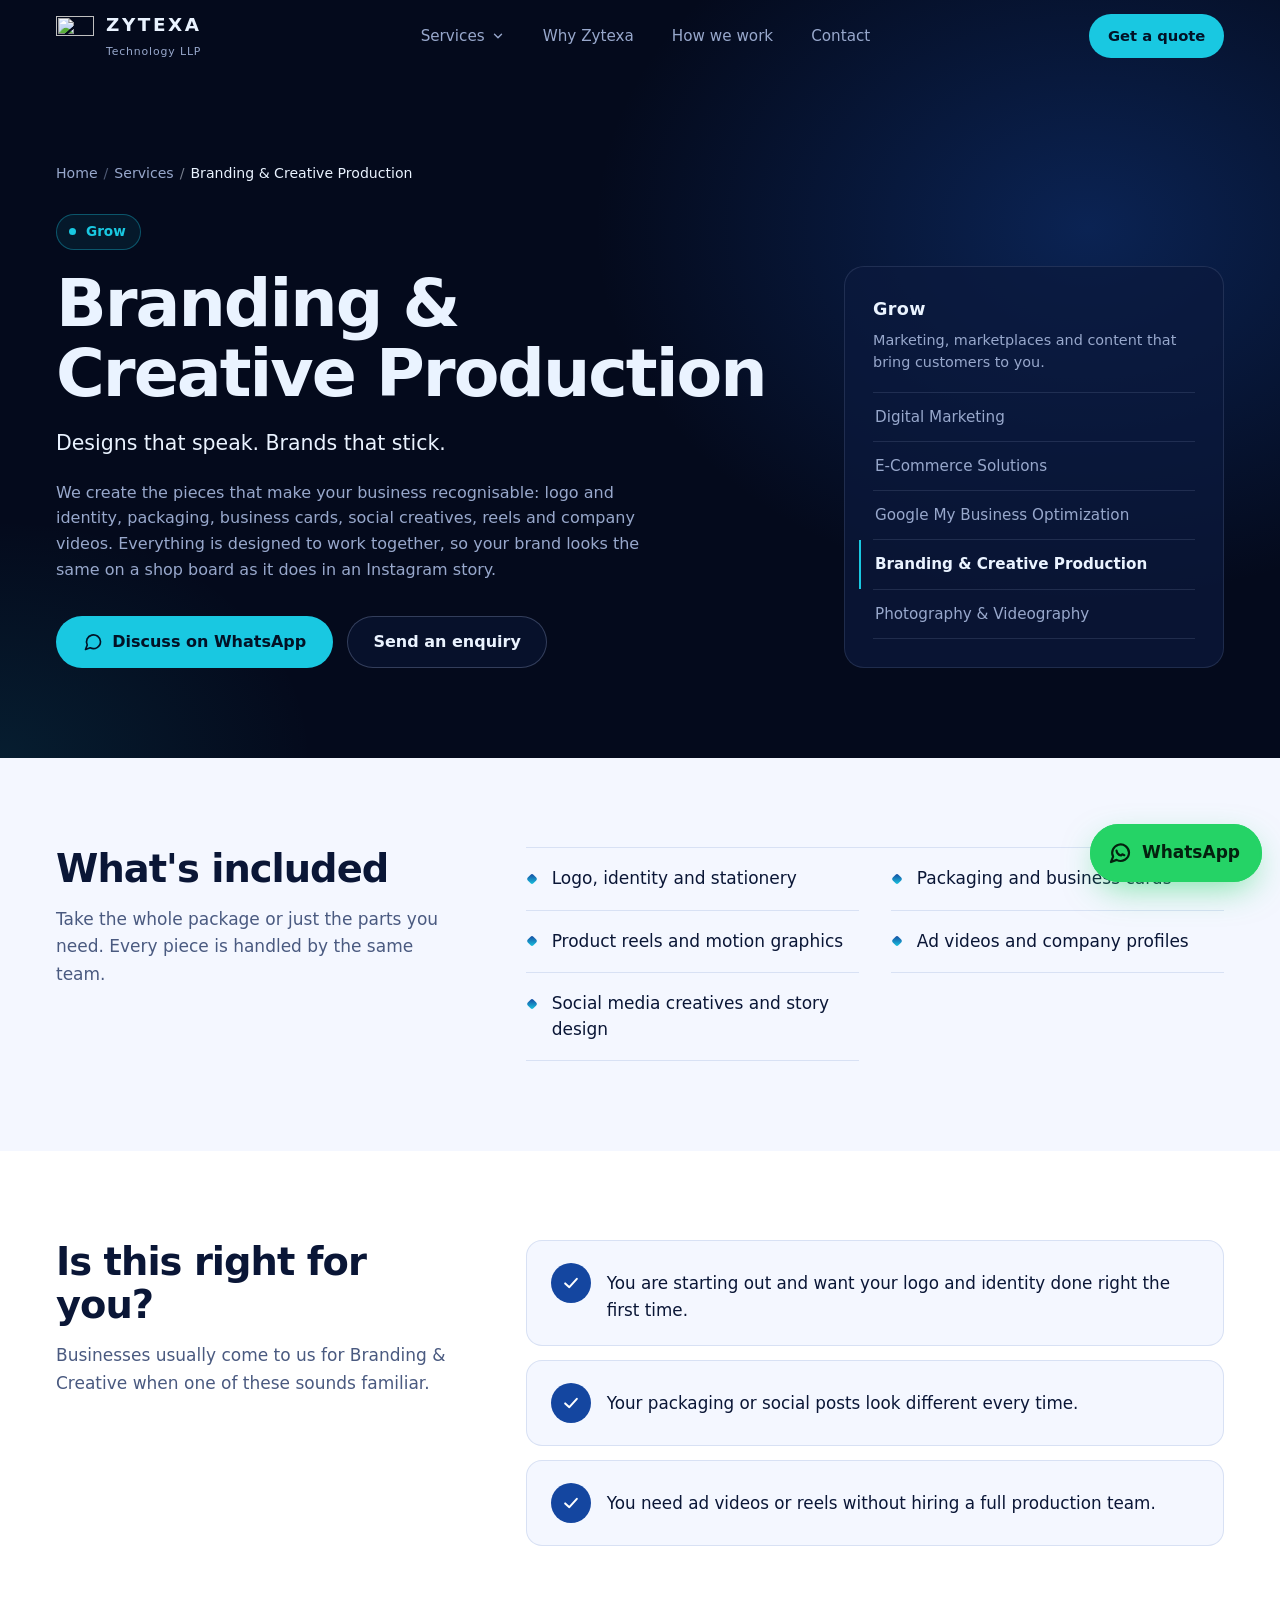
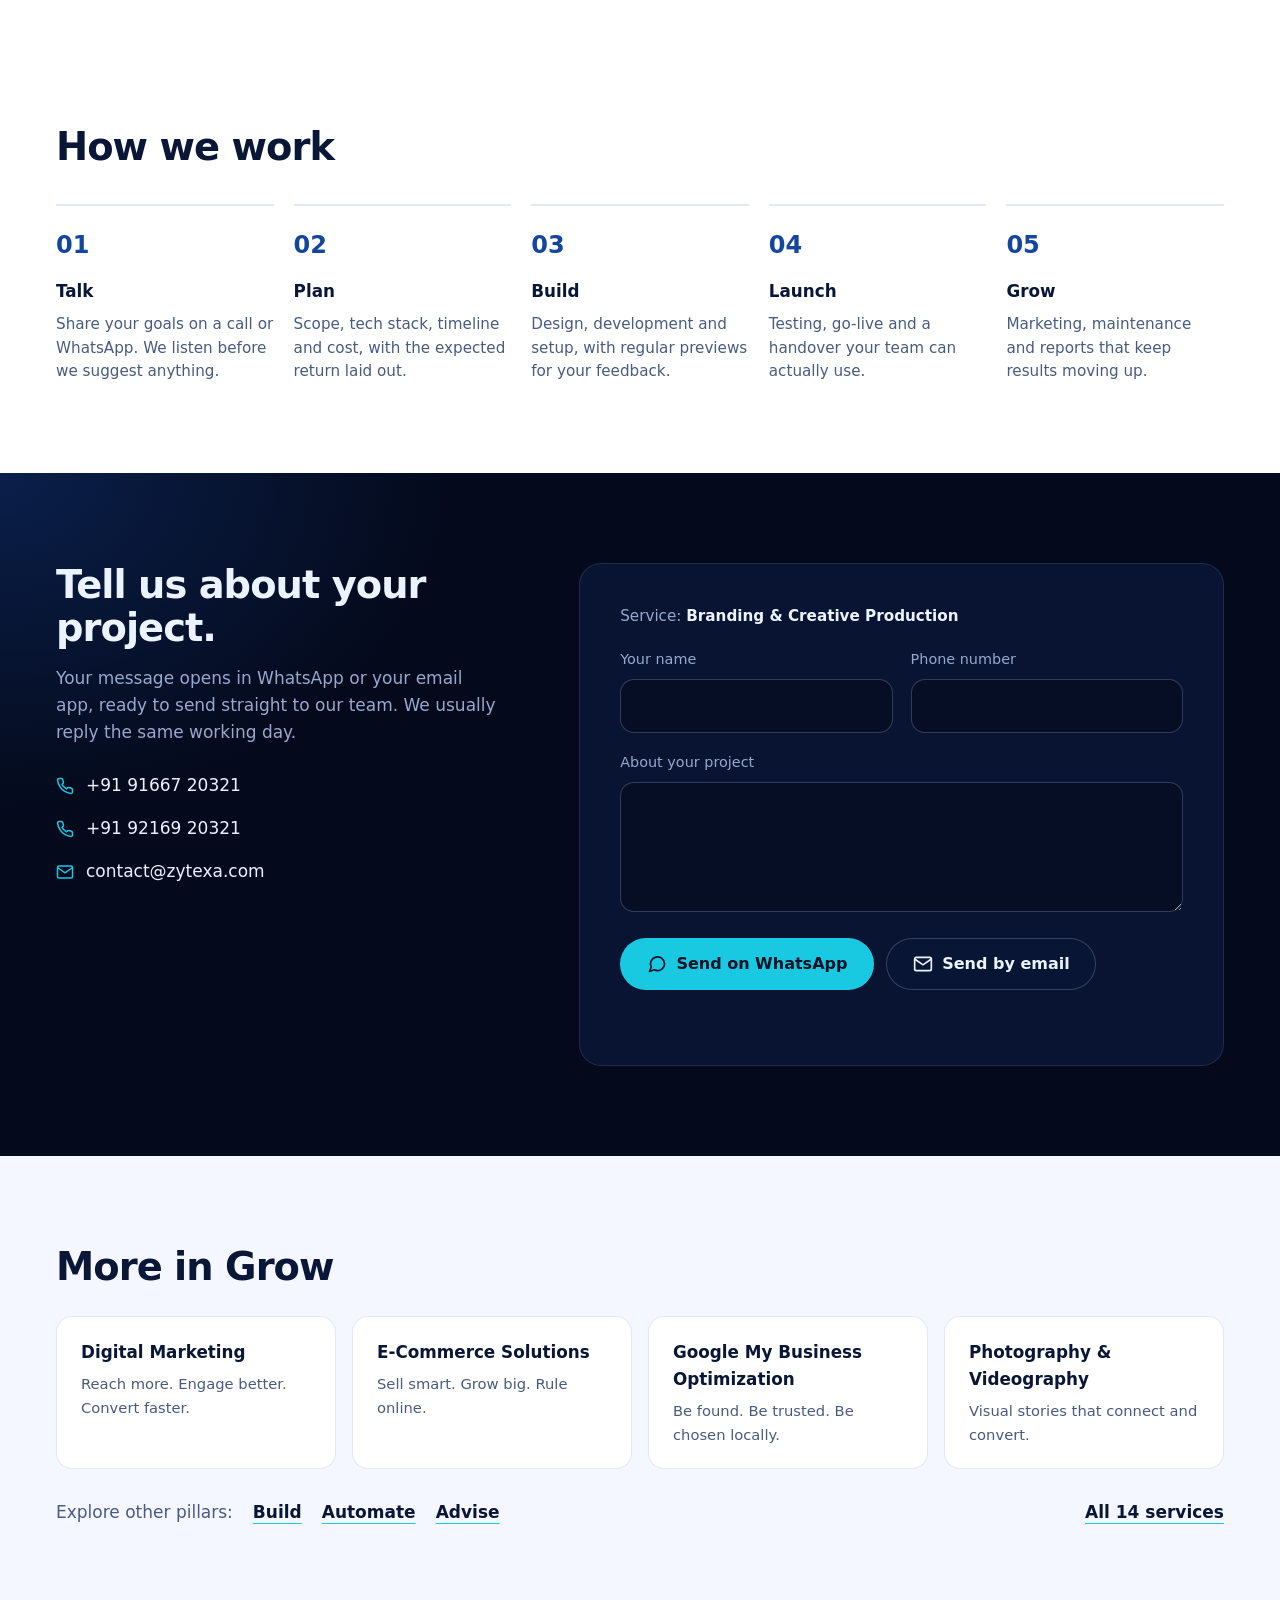
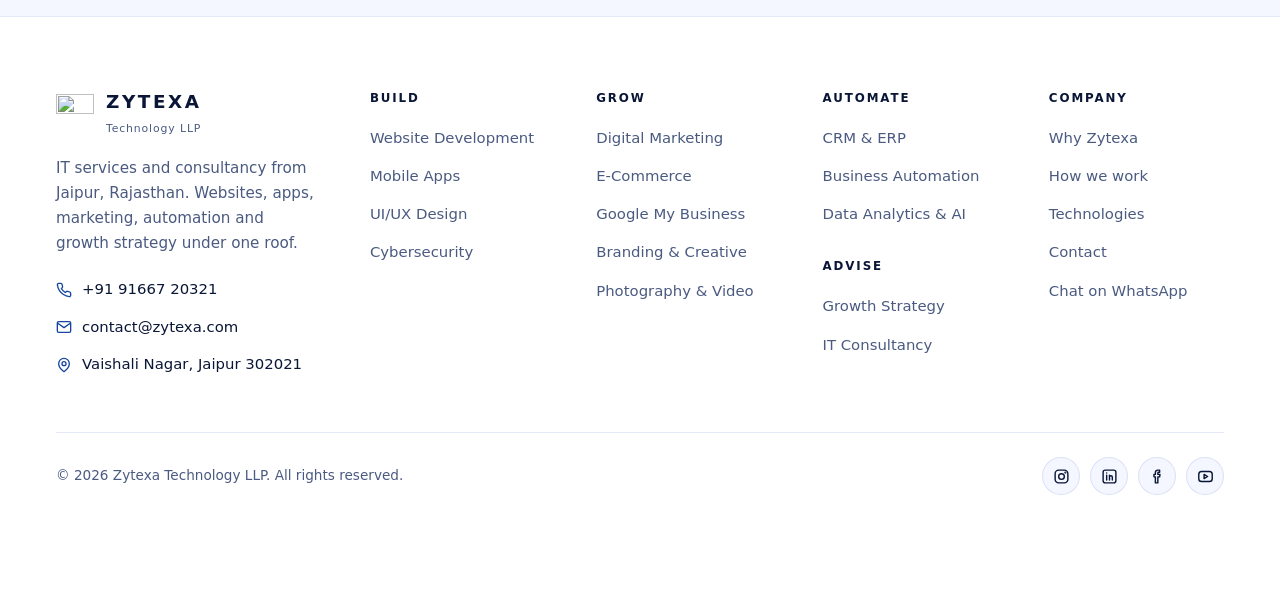
==== services/branding-creative.html @ f8b04bd0 "Services mega menu, 14 dedicated service pages, light 5-column footer" ====
<!DOCTYPE html>
<html lang="en">
<head>
<meta charset="utf-8">
<meta name="viewport" content="width=device-width, initial-scale=1, viewport-fit=cover">
<title>Branding &amp; Creative Production in Jaipur | Zytexa Technology LLP</title>
<meta name="description" content="Branding &amp; Creative Production in Jaipur by Zytexa Technology LLP. Designs that speak. Brands that stick. We create the pieces that make your business recognisable: logo and identity, packaging, business cards, social creatives, reels and company videos.">
<meta name="theme-color" content="#040A1C">
<link rel="canonical" href="https://zytexa.com/services/branding-creative.html">
<meta property="og:title" content="Branding &amp; Creative Production | Zytexa Technology LLP">
<meta property="og:description" content="Designs that speak. Brands that stick. We create the pieces that make your business recognisable: logo and identity, packaging, business cards, social creatives, reels and company videos.">
<meta property="og:type" content="website">
<meta property="og:url" content="https://zytexa.com/services/branding-creative.html">
<link rel="icon" type="image/png" href="[data-uri]">
<link rel="preload" as="font" type="font/woff2" href="../assets/fonts/unbounded-variable.woff2" crossorigin>
<link rel="preload" as="font" type="font/woff2" href="../assets/fonts/onest-variable.woff2" crossorigin>
<script>document.documentElement.classList.add('js')</script>
<script type="application/ld+json">{"@context": "https://schema.org", "@type": "Service", "name": "Branding & Creative Production", "description": "We create the pieces that make your business recognisable: logo and identity, packaging, business cards, social creatives, reels and company videos. Everything is designed to work together, so your brand looks the same on a shop board as it does in an Instagram story.", "url": "https://zytexa.com/services/branding-creative.html", "serviceType": "Branding & Creative Production", "areaServed": "India", "provider": {"@type": "ProfessionalService", "name": "Zytexa Technology LLP", "url": "https://zytexa.com/", "telephone": "+91 9166720321", "address": {"@type": "PostalAddress", "addressLocality": "Jaipur", "addressRegion": "Rajasthan", "postalCode": "302021", "addressCountry": "IN"}}}</script>
<script type="application/ld+json">{"@context": "https://schema.org", "@type": "BreadcrumbList", "itemListElement": [{"@type": "ListItem", "position": 1, "name": "Home", "item": "https://zytexa.com/"}, {"@type": "ListItem", "position": 2, "name": "Services", "item": "https://zytexa.com/#services"}, {"@type": "ListItem", "position": 3, "name": "Branding & Creative Production", "item": "https://zytexa.com/services/branding-creative.html"}]}</script>
<link rel="stylesheet" href="../css/style.css">
<link rel="stylesheet" href="../css/service.css">
</head>
<body class="svc-body">

<header class="nav" id="nav">
  <div class="wrap nav-in">
    <a class="brand" href="../index.html" aria-label="Zytexa Technology LLP, home">
      <img src="../assets/zytexa-logo.webp" alt="" width="38" height="39">
      <span><span class="brand-name">ZYTEXA</span><span class="brand-sub">Technology LLP</span></span>
    </a>
    <ul class="nav-links" id="nav-links">
      <li class="has-mega" id="has-mega">
        <a class="nav-trigger" id="mega-btn" href="../index.html#services" aria-expanded="false" aria-controls="mega">Services<svg class="chev" viewBox="0 0 24 24" fill="none" stroke="currentColor" stroke-width="2.4" stroke-linecap="round" stroke-linejoin="round" aria-hidden="true"><path d="m6 9 6 6 6-6"/></svg></a>
        <div class="mega" id="mega">
          <div class="wrap mega-in">
            <div class="mega-side">
              <div class="mega-tabs"><button type="button" class="mega-tab" data-p="build" aria-pressed="false" aria-controls="mp-build"><span class="mt-name">Build</span><span class="mt-count">4 services</span><svg class="mt-arrow" viewBox="0 0 24 24" fill="none" stroke="currentColor" stroke-width="2" stroke-linecap="round" stroke-linejoin="round" aria-hidden="true"><path d="M5 12h14M13 6l6 6-6 6"/></svg></button><button type="button" class="mega-tab is-on" data-p="grow" aria-pressed="true" aria-controls="mp-grow"><span class="mt-name">Grow</span><span class="mt-count">5 services</span><svg class="mt-arrow" viewBox="0 0 24 24" fill="none" stroke="currentColor" stroke-width="2" stroke-linecap="round" stroke-linejoin="round" aria-hidden="true"><path d="M5 12h14M13 6l6 6-6 6"/></svg></button><button type="button" class="mega-tab" data-p="automate" aria-pressed="false" aria-controls="mp-automate"><span class="mt-name">Automate</span><span class="mt-count">3 services</span><svg class="mt-arrow" viewBox="0 0 24 24" fill="none" stroke="currentColor" stroke-width="2" stroke-linecap="round" stroke-linejoin="round" aria-hidden="true"><path d="M5 12h14M13 6l6 6-6 6"/></svg></button><button type="button" class="mega-tab" data-p="advise" aria-pressed="false" aria-controls="mp-advise"><span class="mt-name">Advise</span><span class="mt-count">2 services</span><svg class="mt-arrow" viewBox="0 0 24 24" fill="none" stroke="currentColor" stroke-width="2" stroke-linecap="round" stroke-linejoin="round" aria-hidden="true"><path d="M5 12h14M13 6l6 6-6 6"/></svg></button></div>
              <a class="mega-all" href="../index.html#services">View all 14 services</a>
            </div>
            <div class="mega-panels"><div class="mega-panel" id="mp-build" data-p="build"><div class="mega-col"><p class="mega-h">Build</p><ul class="mega-list"><li><a href="website-development.html"><span class="ml-t">Website Development</span><span class="ml-d">Fast, functional and future-ready websites.</span></a></li><li><a href="mobile-app-development.html"><span class="ml-t">Mobile App Development</span><span class="ml-d">From concept to code. Mobile apps that scale.</span></a></li><li><a href="ui-ux-web-design.html"><span class="ml-t">UI/UX &amp; Web Design</span><span class="ml-d">Design that delivers. Experiences that matter.</span></a></li><li><a href="cybersecurity-maintenance.html"><span class="ml-t">Cybersecurity &amp; Maintenance</span><span class="ml-d">Protect, maintain and perform without worry.</span></a></li></ul></div><div class="mega-note"><p class="mega-h">About Build</p><p>Websites, apps and interfaces that are fast, secure and ready to grow.</p><p class="mega-h">Tools we use</p><p class="mega-tools">React.js, Next.js, HTML5, CSS3, Bootstrap, JavaScript, Node.js, Java Spring Boot</p><a class="mega-wa" href="https://wa.me/919166720321?text=Hi%20Zytexa%2C%20I%27d%20like%20to%20know%20more%20about%20your%20Build%20services." target="_blank" rel="noopener"><svg viewBox="0 0 24 24" fill="none" stroke="currentColor" stroke-width="2" stroke-linecap="round" stroke-linejoin="round" aria-hidden="true"><path d="M21 11.5a8.4 8.4 0 0 1-12.4 7.4L3 21l2.1-5.4A8.4 8.4 0 1 1 21 11.5z"/></svg>Ask about Build on WhatsApp</a></div></div><div class="mega-panel is-on" id="mp-grow" data-p="grow"><div class="mega-col"><p class="mega-h">Grow</p><ul class="mega-list"><li><a href="digital-marketing.html"><span class="ml-t">Digital Marketing</span><span class="ml-d">Reach more. Engage better. Convert faster.</span></a></li><li><a href="ecommerce-solutions.html"><span class="ml-t">E-Commerce Solutions</span><span class="ml-d">Sell smart. Grow big. Rule online.</span></a></li><li><a href="google-my-business.html"><span class="ml-t">Google My Business Optimization</span><span class="ml-d">Be found. Be trusted. Be chosen locally.</span></a></li><li><a href="branding-creative.html" aria-current="page"><span class="ml-t">Branding &amp; Creative Production</span><span class="ml-d">Designs that speak. Brands that stick.</span></a></li><li><a href="photography-videography.html"><span class="ml-t">Photography &amp; Videography</span><span class="ml-d">Visual stories that connect and convert.</span></a></li></ul></div><div class="mega-note"><p class="mega-h">About Grow</p><p>Marketing, marketplaces and content that bring customers to you.</p><p class="mega-h">Tools we use</p><p class="mega-tools">Meta Ads, Google Ads, YouTube, WhatsApp, Hotstar, MX Player, Amazon, Flipkart</p><a class="mega-wa" href="https://wa.me/919166720321?text=Hi%20Zytexa%2C%20I%27d%20like%20to%20know%20more%20about%20your%20Grow%20services." target="_blank" rel="noopener"><svg viewBox="0 0 24 24" fill="none" stroke="currentColor" stroke-width="2" stroke-linecap="round" stroke-linejoin="round" aria-hidden="true"><path d="M21 11.5a8.4 8.4 0 0 1-12.4 7.4L3 21l2.1-5.4A8.4 8.4 0 1 1 21 11.5z"/></svg>Ask about Grow on WhatsApp</a></div></div><div class="mega-panel" id="mp-automate" data-p="automate"><div class="mega-col"><p class="mega-h">Automate</p><ul class="mega-list"><li><a href="crm-erp-solutions.html"><span class="ml-t">CRM &amp; ERP Solutions</span><span class="ml-d">Automate your sales. Streamline your business.</span></a></li><li><a href="business-automation.html"><span class="ml-t">Business Automation</span><span class="ml-d">Automate repetitive tasks and scale with ease.</span></a></li><li><a href="data-analytics-ai.html"><span class="ml-t">Data Analytics &amp; AI</span><span class="ml-d">Turn data into decisions with smart insights.</span></a></li></ul></div><div class="mega-note"><p class="mega-h">About Automate</p><p>Systems that handle the repetitive work so your team can focus on selling.</p><p class="mega-h">Tools we use</p><p class="mega-tools">Salesforce, Zoho CRM, HubSpot, Odoo, Microsoft Dynamics, Freshsales, SAP Business One, Tally Prime</p><a class="mega-wa" href="https://wa.me/919166720321?text=Hi%20Zytexa%2C%20I%27d%20like%20to%20know%20more%20about%20your%20Automate%20services." target="_blank" rel="noopener"><svg viewBox="0 0 24 24" fill="none" stroke="currentColor" stroke-width="2" stroke-linecap="round" stroke-linejoin="round" aria-hidden="true"><path d="M21 11.5a8.4 8.4 0 0 1-12.4 7.4L3 21l2.1-5.4A8.4 8.4 0 1 1 21 11.5z"/></svg>Ask about Automate on WhatsApp</a></div></div><div class="mega-panel" id="mp-advise" data-p="advise"><div class="mega-col"><p class="mega-h">Advise</p><ul class="mega-list"><li><a href="business-growth-strategy.html"><span class="ml-t">Business Growth Strategy</span><span class="ml-d">From startup to scale-up. We&#x27;ve been there.</span></a></li><li><a href="it-consultancy.html"><span class="ml-t">IT Consultancy &amp; Support</span><span class="ml-d">Expert tech advice, always by your side.</span></a></li></ul></div><div class="mega-note"><p class="mega-h">About Advise</p><p>Honest guidance on what to build, when to build it and what it should cost.</p><a class="mega-wa" href="https://wa.me/919166720321?text=Hi%20Zytexa%2C%20I%27d%20like%20to%20know%20more%20about%20your%20Advise%20services." target="_blank" rel="noopener"><svg viewBox="0 0 24 24" fill="none" stroke="currentColor" stroke-width="2" stroke-linecap="round" stroke-linejoin="round" aria-hidden="true"><path d="M21 11.5a8.4 8.4 0 0 1-12.4 7.4L3 21l2.1-5.4A8.4 8.4 0 1 1 21 11.5z"/></svg>Ask about Advise on WhatsApp</a></div></div></div>
          </div>
        </div>
      </li>
      <li><a href="../index.html#why">Why Zytexa</a></li>
      <li><a href="../index.html#process">How we work</a></li>
      <li><a href="../index.html#contact">Contact</a></li>
    </ul>
    <a class="btn btn-main nav-cta" href="#enquire">Get a quote</a>
    <button class="menu-btn" id="menu-btn" aria-label="Open menu" aria-expanded="false" aria-controls="nav-links"><span></span><span></span><span></span></button>
  </div>
</header>

<main id="top" class="svc-page">
  <section class="svc-hero" aria-labelledby="svc-title">
    <div class="wrap svc-hero-in">
      <div class="svc-hero-copy">
        <nav class="crumbs" aria-label="Breadcrumb"><ol><li><a href="../index.html">Home</a></li><li><a href="../index.html#services">Services</a></li><li aria-current="page">Branding &amp; Creative Production</li></ol></nav>
        <p class="svc-pillar">Grow</p>
        <h1 id="svc-title">Branding &amp; Creative Production</h1>
        <p class="svc-tag">Designs that speak. Brands that stick.</p>
        <p class="svc-intro">We create the pieces that make your business recognisable: logo and identity, packaging, business cards, social creatives, reels and company videos. Everything is designed to work together, so your brand looks the same on a shop board as it does in an Instagram story.</p>
        <div class="hero-cta">
          <a class="btn btn-main" href="https://wa.me/919166720321?text=Hi%20Zytexa%2C%20I%27m%20interested%20in%20Branding%20%26%20Creative%20Production.%20Can%20we%20talk%3F" target="_blank" rel="noopener"><svg viewBox="0 0 24 24" fill="none" stroke="currentColor" stroke-width="2" stroke-linecap="round" stroke-linejoin="round" aria-hidden="true"><path d="M21 11.5a8.4 8.4 0 0 1-12.4 7.4L3 21l2.1-5.4A8.4 8.4 0 1 1 21 11.5z"/></svg>Discuss on WhatsApp</a>
          <a class="btn btn-ghost" href="#enquire">Send an enquiry</a>
        </div>
      </div>
      <aside class="svc-index" aria-label="Grow services">
        <p class="svc-index-h">Grow</p>
        <p class="svc-index-d">Marketing, marketplaces and content that bring customers to you.</p>
        <ul><li><a href="digital-marketing.html">Digital Marketing</a></li><li><a href="ecommerce-solutions.html">E-Commerce Solutions</a></li><li><a href="google-my-business.html">Google My Business Optimization</a></li><li><a href="branding-creative.html" aria-current="page">Branding &amp; Creative Production</a></li><li><a href="photography-videography.html">Photography &amp; Videography</a></li></ul>
      </aside>
    </div>
  </section>

  <section class="svc-sec" aria-labelledby="inc-title">
    <div class="wrap svc-two">
      <div class="svc-side"><h2 class="svc-h2" id="inc-title">What's included</h2><p class="svc-lead">Take the whole package or just the parts you need. Every piece is handled by the same team.</p></div>
      <ul class="svc-list"><li>Logo, identity and stationery</li><li>Packaging and business cards</li><li>Product reels and motion graphics</li><li>Ad videos and company profiles</li><li>Social media creatives and story design</li></ul>
    </div>
  </section>

  <section class="svc-sec svc-alt" aria-labelledby="fit-title">
    <div class="wrap svc-two">
      <div class="svc-side"><h2 class="svc-h2" id="fit-title">Is this right for you?</h2><p class="svc-lead">Businesses usually come to us for Branding &amp; Creative when one of these sounds familiar.</p></div>
      <ul class="svc-fit"><li><span class="fit-ic"><svg viewBox="0 0 24 24" fill="none" stroke="currentColor" stroke-width="2.4" stroke-linecap="round" stroke-linejoin="round" aria-hidden="true"><path d="M5 12.5 10 17 19 7"/></svg></span><p>You are starting out and want your logo and identity done right the first time.</p></li><li><span class="fit-ic"><svg viewBox="0 0 24 24" fill="none" stroke="currentColor" stroke-width="2.4" stroke-linecap="round" stroke-linejoin="round" aria-hidden="true"><path d="M5 12.5 10 17 19 7"/></svg></span><p>Your packaging or social posts look different every time.</p></li><li><span class="fit-ic"><svg viewBox="0 0 24 24" fill="none" stroke="currentColor" stroke-width="2.4" stroke-linecap="round" stroke-linejoin="round" aria-hidden="true"><path d="M5 12.5 10 17 19 7"/></svg></span><p>You need ad videos or reels without hiring a full production team.</p></li></ul>
    </div>
  </section>

  <section class="svc-sec svc-alt" aria-labelledby="how-title">
    <div class="wrap">
      <h2 class="svc-h2" id="how-title">How we work</h2>
      <ol class="svc-steps"><li><h3>Talk</h3><p>Share your goals on a call or WhatsApp. We listen before we suggest anything.</p></li><li><h3>Plan</h3><p>Scope, tech stack, timeline and cost, with the expected return laid out.</p></li><li><h3>Build</h3><p>Design, development and setup, with regular previews for your feedback.</p></li><li><h3>Launch</h3><p>Testing, go-live and a handover your team can actually use.</p></li><li><h3>Grow</h3><p>Marketing, maintenance and reports that keep results moving up.</p></li></ol>
    </div>
  </section>

  <section class="svc-enquire" id="enquire" aria-labelledby="enq-title">
    <div class="wrap enq-grid">
      <div class="enq-copy">
        <h2 class="svc-h2" id="enq-title">Tell us about your project.</h2>
        <p>Your message opens in WhatsApp or your email app, ready to send straight to our team. We usually reply the same working day.</p>
        <ul class="enq-contact">
          <li><a href="tel:+919166720321"><svg viewBox="0 0 24 24" fill="none" stroke="currentColor" stroke-width="2" aria-hidden="true"><path d="M22 16.9v3a2 2 0 0 1-2.2 2 19.8 19.8 0 0 1-8.6-3.1 19.5 19.5 0 0 1-6-6A19.8 19.8 0 0 1 2.1 4.2 2 2 0 0 1 4.1 2h3a2 2 0 0 1 2 1.7c.1.9.4 1.8.7 2.7a2 2 0 0 1-.5 2.1L8 9.8a16 16 0 0 0 6 6l1.3-1.3a2 2 0 0 1 2.1-.4c.9.3 1.8.6 2.7.7a2 2 0 0 1 1.7 2z"/></svg>+91 91667 20321</a></li>
          <li><a href="tel:+919216920321"><svg viewBox="0 0 24 24" fill="none" stroke="currentColor" stroke-width="2" aria-hidden="true"><path d="M22 16.9v3a2 2 0 0 1-2.2 2 19.8 19.8 0 0 1-8.6-3.1 19.5 19.5 0 0 1-6-6A19.8 19.8 0 0 1 2.1 4.2 2 2 0 0 1 4.1 2h3a2 2 0 0 1 2 1.7c.1.9.4 1.8.7 2.7a2 2 0 0 1-.5 2.1L8 9.8a16 16 0 0 0 6 6l1.3-1.3a2 2 0 0 1 2.1-.4c.9.3 1.8.6 2.7.7a2 2 0 0 1 1.7 2z"/></svg>+91 92169 20321</a></li>
          <li><a href="mailto:contact@zytexa.com"><svg viewBox="0 0 24 24" fill="none" stroke="currentColor" stroke-width="2" aria-hidden="true"><rect x="2" y="4" width="20" height="16" rx="2"/><path d="m22 6-10 7L2 6"/></svg>contact@zytexa.com</a></li>
        </ul>
      </div>
      <form class="form enq-form" id="svc-form" data-service="Branding &amp; Creative Production" novalidate>
        <p class="enq-svc">Service: <strong>Branding &amp; Creative Production</strong></p>
        <div class="fields">
          <div class="field"><label for="s-name">Your name</label><input id="s-name" autocomplete="name" required><span class="err" id="se-name"></span></div>
          <div class="field"><label for="s-phone">Phone number</label><input id="s-phone" type="tel" inputmode="tel" autocomplete="tel" required><span class="err" id="se-phone"></span></div>
          <div class="field full"><label for="s-msg">About your project</label><textarea id="s-msg" required></textarea><span class="err" id="se-msg"></span></div>
        </div>
        <div class="form-actions">
          <button class="btn btn-main" type="submit" data-via="wa"><svg viewBox="0 0 24 24" fill="none" stroke="currentColor" stroke-width="2" stroke-linecap="round" stroke-linejoin="round" aria-hidden="true"><path d="M21 11.5a8.4 8.4 0 0 1-12.4 7.4L3 21l2.1-5.4A8.4 8.4 0 1 1 21 11.5z"/></svg>Send on WhatsApp</button>
          <button class="btn btn-ghost" type="submit" data-via="mail"><svg viewBox="0 0 24 24" fill="none" stroke="currentColor" stroke-width="2" aria-hidden="true"><rect x="2" y="4" width="20" height="16" rx="2"/><path d="m22 6-10 7L2 6"/></svg>Send by email</button>
        </div>
        <p class="form-status" id="svc-status" role="status" aria-live="polite"></p>
      </form>
    </div>
  </section>

  <section class="svc-sec" aria-labelledby="rel-title">
    <div class="wrap">
      <h2 class="svc-h2" id="rel-title">More in Grow</h2>
      <div class="rel-grid"><a class="rel-card" href="digital-marketing.html"><span class="rel-t">Digital Marketing</span><span class="rel-d">Reach more. Engage better. Convert faster.</span></a><a class="rel-card" href="ecommerce-solutions.html"><span class="rel-t">E-Commerce Solutions</span><span class="rel-d">Sell smart. Grow big. Rule online.</span></a><a class="rel-card" href="google-my-business.html"><span class="rel-t">Google My Business Optimization</span><span class="rel-d">Be found. Be trusted. Be chosen locally.</span></a><a class="rel-card" href="photography-videography.html"><span class="rel-t">Photography &amp; Videography</span><span class="rel-d">Visual stories that connect and convert.</span></a></div>
      <p class="rel-more">Explore other pillars: <a href="website-development.html">Build</a><a href="crm-erp-solutions.html">Automate</a><a href="business-growth-strategy.html">Advise</a> <a class="rel-all" href="../index.html#services">All 14 services</a></p>
    </div>
  </section>
</main>

<footer class="footer">
  <div class="wrap">
    <div class="footer-grid">
      <div class="footer-about">
        <a class="brand" href="../index.html"><img src="../assets/zytexa-logo.webp" alt="" width="38" height="39" loading="lazy"><span><span class="brand-name">ZYTEXA</span><span class="brand-sub">Technology LLP</span></span></a>
        <p class="footer-desc">IT services and consultancy from Jaipur, Rajasthan. Websites, apps, marketing, automation and growth strategy under one roof.</p>
        <ul class="footer-contact">
          <li><a href="tel:+919166720321"><svg viewBox="0 0 24 24" fill="none" stroke="currentColor" stroke-width="2" aria-hidden="true"><path d="M22 16.9v3a2 2 0 0 1-2.2 2 19.8 19.8 0 0 1-8.6-3.1 19.5 19.5 0 0 1-6-6A19.8 19.8 0 0 1 2.1 4.2 2 2 0 0 1 4.1 2h3a2 2 0 0 1 2 1.7c.1.9.4 1.8.7 2.7a2 2 0 0 1-.5 2.1L8 9.8a16 16 0 0 0 6 6l1.3-1.3a2 2 0 0 1 2.1-.4c.9.3 1.8.6 2.7.7a2 2 0 0 1 1.7 2z"/></svg>+91 91667 20321</a></li>
          <li><a href="mailto:contact@zytexa.com"><svg viewBox="0 0 24 24" fill="none" stroke="currentColor" stroke-width="2" aria-hidden="true"><rect x="2" y="4" width="20" height="16" rx="2"/><path d="m22 6-10 7L2 6"/></svg>contact@zytexa.com</a></li>
          <li><span><svg viewBox="0 0 24 24" fill="none" stroke="currentColor" stroke-width="2" stroke-linecap="round" stroke-linejoin="round" aria-hidden="true"><path d="M20 10c0 6-8 12-8 12s-8-6-8-12a8 8 0 0 1 16 0z"/><circle cx="12" cy="10" r="3"/></svg>Vaishali Nagar, Jaipur 302021</span></li>
        </ul>
      </div>
      <nav class="footer-col" aria-label="Build services"><p class="footer-ct">Build</p><ul class="footer-links"><li><a href="website-development.html">Website Development</a></li><li><a href="mobile-app-development.html">Mobile Apps</a></li><li><a href="ui-ux-web-design.html">UI/UX Design</a></li><li><a href="cybersecurity-maintenance.html">Cybersecurity</a></li></ul></nav>
      <nav class="footer-col" aria-label="Grow services"><p class="footer-ct">Grow</p><ul class="footer-links"><li><a href="digital-marketing.html">Digital Marketing</a></li><li><a href="ecommerce-solutions.html">E-Commerce</a></li><li><a href="google-my-business.html">Google My Business</a></li><li><a href="branding-creative.html">Branding &amp; Creative</a></li><li><a href="photography-videography.html">Photography &amp; Video</a></li></ul></nav>
      <nav class="footer-col" aria-label="Automate and Advise services"><p class="footer-ct">Automate</p><ul class="footer-links"><li><a href="crm-erp-solutions.html">CRM &amp; ERP</a></li><li><a href="business-automation.html">Business Automation</a></li><li><a href="data-analytics-ai.html">Data Analytics &amp; AI</a></li></ul><p class="footer-ct">Advise</p><ul class="footer-links"><li><a href="business-growth-strategy.html">Growth Strategy</a></li><li><a href="it-consultancy.html">IT Consultancy</a></li></ul></nav>
      <nav class="footer-col" aria-label="Company">
        <p class="footer-ct">Company</p>
        <ul class="footer-links">
          <li><a href="../index.html#why">Why Zytexa</a></li>
          <li><a href="../index.html#process">How we work</a></li>
          <li><a href="../index.html#stack">Technologies</a></li>
          <li><a href="../index.html#contact">Contact</a></li>
          <li><a href="https://wa.me/919166720321?text=Hi%20Zytexa%2C%20I%27d%20like%20to%20discuss%20a%20project." target="_blank" rel="noopener">Chat on WhatsApp</a></li>
        </ul>
      </nav>
    </div>
    <div class="footer-bot">
      <span class="copy">&copy; <span id="year">2026</span> Zytexa Technology LLP. All rights reserved.</span>
      <!-- Social links: replace href="#" with your real profile URLs -->
      <div class="footer-soc"><a class="f-soc" href="#" aria-label="Zytexa on Instagram"><svg viewBox="0 0 24 24" fill="none" stroke="currentColor" stroke-width="2" stroke-linecap="round" stroke-linejoin="round" aria-hidden="true"><rect x="3" y="3" width="18" height="18" rx="5"/><circle cx="12" cy="12" r="4"/><circle cx="17.5" cy="6.5" r=".6" fill="currentColor"/></svg></a><a class="f-soc" href="#" aria-label="Zytexa on LinkedIn"><svg viewBox="0 0 24 24" fill="none" stroke="currentColor" stroke-width="2" stroke-linecap="round" stroke-linejoin="round" aria-hidden="true"><rect x="3" y="3" width="18" height="18" rx="3"/><path d="M8 10v7M8 7v.01M12 17v-4a2 2 0 0 1 4 0v4M12 10v7"/></svg></a><a class="f-soc" href="#" aria-label="Zytexa on Facebook"><svg viewBox="0 0 24 24" fill="none" stroke="currentColor" stroke-width="2" stroke-linecap="round" stroke-linejoin="round" aria-hidden="true"><path d="M15 3h-2.5A3.5 3.5 0 0 0 9 6.5V9H7v3.5h2V21h3.5v-8.5H15l.5-3.5h-3V7a1 1 0 0 1 1-1H15z"/></svg></a><a class="f-soc" href="#" aria-label="Zytexa on YouTube"><svg viewBox="0 0 24 24" fill="none" stroke="currentColor" stroke-width="2" stroke-linecap="round" stroke-linejoin="round" aria-hidden="true"><rect x="2.5" y="5" width="19" height="14" rx="4"/><path d="m10 9 5 3-5 3z"/></svg></a></div>
    </div>
  </div>
</footer>

<a class="float-wa" href="https://wa.me/919166720321?text=Hi%20Zytexa%2C%20I%27m%20interested%20in%20Branding%20%26%20Creative%20Production.%20Can%20we%20talk%3F" target="_blank" rel="noopener" aria-label="Chat with Zytexa on WhatsApp">
  <svg viewBox="0 0 24 24" fill="none" stroke="currentColor" stroke-width="2.2" stroke-linecap="round" stroke-linejoin="round" aria-hidden="true"><path d="M21 11.5a8.4 8.4 0 0 1-12.4 7.4L3 21l2.1-5.4A8.4 8.4 0 1 1 21 11.5z"/><path d="M8.5 9.5c.3 2.4 2.1 4.4 4.6 5l1.2-1.2 2 .9"/></svg>
  <span>WhatsApp</span>
</a>

<script src="../js/site.js" defer></script>
</body>
</html>
---- css/style.css ----
@font-face{font-family:'Unbounded';font-style:normal;font-weight:500 700;font-display:swap;src:url(../assets/fonts/unbounded-variable.woff2) format('woff2');unicode-range:U+0000-00FF,U+0131,U+0152-0153,U+02BB-02BC,U+02C6,U+02DA,U+02DC,U+0304,U+0308,U+0329,U+2000-206F,U+20AC,U+2122,U+2191,U+2193,U+2212,U+2215,U+FEFF,U+FFFD}
@font-face{font-family:'Onest';font-style:normal;font-weight:400 600;font-display:swap;src:url(../assets/fonts/onest-variable.woff2) format('woff2');unicode-range:U+0000-00FF,U+0131,U+0152-0153,U+02BB-02BC,U+02C6,U+02DA,U+02DC,U+0304,U+0308,U+0329,U+2000-206F,U+20AC,U+2122,U+2191,U+2193,U+2212,U+2215,U+FEFF,U+FFFD}
@font-face{font-family:'Unbounded Fallback';src:local('Arial'),local('Roboto'),local('Roboto Regular'),local('Roboto-Regular'),local('Helvetica Neue'),local('HelveticaNeue'),local('HelveticaNeue-Regular');ascent-override:68.59%;descent-override:16.89%;line-gap-override:0%;size-adjust:145.07%}
:root{
  --night:#040A1C; --deep:#0A1636; --surface:#0C1A3D; --royal:#1446A0;
  --blue:#4682FF; --cyan:#19C8E1; --ice:#EAF3FF; --mist:#98A8CC;
  --line:rgba(152,168,204,.16); --line-strong:rgba(152,168,204,.3);
  --display:"Unbounded", "Unbounded Fallback", "Segoe UI", system-ui, sans-serif;
  --body:"Onest", "Segoe UI", system-ui, -apple-system, sans-serif;
  --pad:clamp(20px,5vw,56px);
  --nav-h:72px;
  --light-bg:#F4F7FF; --light-surface:#FFFFFF; --light-border:rgba(20,70,160,.12);
  --light-text:#0A1636; --light-muted:#4A5A80;
}
*,*::before,*::after{box-sizing:border-box}
html{scroll-behavior:smooth;scroll-padding-top:calc(var(--nav-h) + env(safe-area-inset-top,0px));-webkit-text-size-adjust:100%}
body{margin:0;background:var(--night);color:var(--ice);font-family:var(--body);font-size:1.0625rem;line-height:1.6;-webkit-font-smoothing:antialiased;overflow-x:hidden}
img,svg{max-width:100%;display:block}
a{color:inherit}
button,input,select,textarea{font:inherit;color:inherit}
:focus-visible{outline:2px solid var(--cyan);outline-offset:3px;border-radius:6px}
.wrap{width:100%;max-width:1280px;margin-inline:auto;padding-inline:var(--pad)}
.sr{position:absolute;width:1px;height:1px;overflow:hidden;clip:rect(0 0 0 0);white-space:nowrap}

/* ---------- buttons ---------- */
.btn{display:inline-flex;align-items:center;justify-content:center;gap:.6em;min-height:52px;padding:0 1.6em;border-radius:999px;font-weight:600;font-size:1rem;text-decoration:none;border:1px solid transparent;cursor:pointer;transition:transform .25s cubic-bezier(.2,.8,.2,1),background-color .25s,border-color .25s,box-shadow .25s;white-space:nowrap}
.btn:active{transform:scale(.97)}
.btn-main{background:var(--cyan);color:#021226;box-shadow:0 0 0 0 rgba(25,200,225,.5)}
.btn-main:hover{box-shadow:0 10px 40px -8px rgba(25,200,225,.65);transform:translateY(-2px)}
.btn-ghost{border-color:var(--line-strong);background:rgba(10,22,54,.6)}
.btn-ghost:hover{border-color:var(--cyan);transform:translateY(-2px)}
.btn svg{width:20px;height:20px;flex:none}

/* ---------- nav ---------- */
.nav{position:fixed;inset:0 0 auto 0;z-index:50;padding-top:env(safe-area-inset-top,0px);transition:background-color .35s,border-color .35s;border-bottom:1px solid transparent}
.nav.scrolled{background:rgba(4,10,28,.94);border-bottom-color:var(--line)}
.nav-in{height:var(--nav-h);display:flex;align-items:center;justify-content:space-between;gap:24px}
.brand{display:flex;align-items:center;gap:12px;text-decoration:none}
.brand img{width:38px;height:auto}
.brand-name{font-family:var(--display);font-weight:600;font-size:1.15rem;letter-spacing:.14em;line-height:1}
.brand-sub{display:block;font-family:var(--body);font-size:.68rem;letter-spacing:.08em;color:var(--mist);margin-top:4px;font-weight:500}
.nav-links{display:flex;align-items:center;gap:6px;list-style:none;margin:0;padding:0}
.nav-links a{display:block;padding:10px 16px;text-decoration:none;color:var(--mist);font-weight:500;font-size:.95rem;border-radius:999px;transition:color .2s,background-color .2s}
.nav-links a:hover{color:var(--ice);background:rgba(152,168,204,.08)}
.nav .btn{min-height:44px;padding:0 1.2em;font-size:.92rem}
.menu-btn{display:none;width:46px;height:46px;border-radius:50%;border:1px solid var(--line-strong);background:transparent;cursor:pointer;position:relative}
.menu-btn span{position:absolute;left:14px;right:14px;height:2px;background:var(--ice);border-radius:2px;transition:transform .3s,opacity .3s}
.menu-btn span:nth-child(1){top:17px}.menu-btn span:nth-child(2){top:23px}.menu-btn span:nth-child(3){top:29px}
.nav.open .menu-btn span:nth-child(1){transform:translateY(6px) rotate(45deg)}
.nav.open .menu-btn span:nth-child(2){opacity:0}
.nav.open .menu-btn span:nth-child(3){transform:translateY(-6px) rotate(-45deg)}

/* ---------- hero ---------- */
.hero{position:relative;min-height:100vh;min-height:100svh;display:flex;align-items:center;overflow:hidden;isolation:isolate}
.hero::before{content:"";position:absolute;inset:0;z-index:-2;background:
  radial-gradient(60% 55% at 72% 50%,rgba(20,70,160,.38),transparent 70%),
  radial-gradient(40% 40% at 10% 90%,rgba(25,200,225,.08),transparent 70%)}
#scene{position:absolute;inset:0;width:100%;height:100%;z-index:-1;touch-action:pan-y}
.hero-in{padding-top:calc(var(--nav-h) + 40px);padding-bottom:64px;width:100%}
.hero-copy{max-width:min(700px,58%)}
.hero h1{font-family:var(--display);font-weight:600;font-size:clamp(2rem,4.3vw,4.6rem);line-height:1.08;letter-spacing:-.03em;margin:0 0 28px}
.hero h1 .line{display:block}
.swap{display:inline-block;color:var(--cyan);position:relative}
.swap::after{content:"";position:absolute;left:0;right:0;bottom:.02em;height:.07em;background:currentColor;transform-origin:left;animation:bar 2.6s cubic-bezier(.7,0,.3,1) infinite}
@keyframes bar{0%{transform:scaleX(0)}25%,80%{transform:scaleX(1)}100%{transform:scaleX(0);transform-origin:right}}
.hero-lead{font-size:clamp(1.05rem,1.35vw,1.22rem);color:var(--mist);max-width:50ch;margin:0 0 36px}
.hero-cta{display:flex;flex-wrap:wrap;gap:14px}
.hero-meta{margin-top:40px;display:flex;flex-wrap:wrap;gap:10px 28px;font-size:.92rem;color:var(--mist)}
.hero-meta a{text-decoration:none;display:inline-flex;align-items:center;gap:8px;transition:color .2s}
.hero-meta a:hover{color:var(--ice)}
.hero-meta svg{width:16px;height:16px;color:var(--cyan)}
.hero-enter{animation:enter 1s cubic-bezier(.2,.8,.2,1) both}
.hero-enter:nth-child(2){animation-delay:.08s}.hero-enter:nth-child(3){animation-delay:.16s}.hero-enter:nth-child(4){animation-delay:.24s}
@keyframes enter{from{opacity:0;transform:translateY(22px)}to{opacity:1;transform:none}}
.scroll-cue{position:absolute;left:50%;bottom:22px;transform:translateX(-50%);width:26px;height:42px;border:1.5px solid var(--line-strong);border-radius:14px}
.scroll-cue::after{content:"";position:absolute;left:50%;top:8px;width:4px;height:8px;margin-left:-2px;border-radius:2px;background:var(--cyan);animation:cue 1.8s infinite}
@keyframes cue{0%{opacity:0;transform:translateY(0)}30%{opacity:1}100%{opacity:0;transform:translateY(14px)}}

/* ---------- marquee ---------- */
.ticker{border-block:1px solid var(--line);background:var(--deep);overflow:hidden;padding:20px 0;position:relative}
.ticker::before,.ticker::after{content:"";position:absolute;top:0;bottom:0;width:8%;z-index:1;pointer-events:none}
.ticker::before{left:0;background:linear-gradient(90deg,var(--deep),transparent)}
.ticker::after{right:0;background:linear-gradient(270deg,var(--deep),transparent)}
.ticker-track{display:flex;width:max-content;animation:slide 48s linear infinite}
.ticker-track span{font-family:var(--display);font-weight:500;font-size:clamp(1rem,1.6vw,1.35rem);padding:0 28px;white-space:nowrap;display:flex;align-items:center;gap:56px;color:var(--mist)}
.ticker-track span::after{content:"";width:10px;height:10px;border-radius:50%;border:2px solid var(--cyan)}
.ticker:hover .ticker-track{animation-play-state:paused}
@keyframes slide{to{transform:translateX(-50%)}}

/* ---------- sections ---------- */
.section{padding-block:clamp(56px,7vw,96px)}
.sec-head{max-width:880px;margin-bottom:clamp(36px,5vw,64px)}
.sec-title{font-family:var(--display);font-weight:600;font-size:clamp(2rem,4.4vw,3.9rem);line-height:1.08;letter-spacing:-.02em;margin:0 0 20px}
.sec-lead{color:var(--mist);font-size:clamp(1.02rem,1.3vw,1.18rem);max-width:58ch;margin:0}
.js [data-reveal]{opacity:0;transform:translateY(34px);transition:opacity .9s cubic-bezier(.2,.8,.2,1),transform .9s cubic-bezier(.2,.8,.2,1)}
.js [data-reveal].in{opacity:1;transform:none}

/* ---------- services ---------- */
.pillar{display:grid;grid-template-columns:minmax(0,4fr) minmax(0,8fr);gap:clamp(28px,5vw,80px);padding-block:clamp(40px,6vw,72px);border-top:1px solid var(--line)}
.pillar:last-child{border-bottom:1px solid var(--line)}
.pillar-head{position:sticky;top:calc(var(--nav-h) + 32px);align-self:start}
.pillar-name{font-family:var(--display);font-weight:700;font-size:clamp(2.4rem,5.4vw,5rem);line-height:.95;letter-spacing:-.03em;margin:0 0 18px;background:linear-gradient(180deg,var(--ice) 30%,rgba(234,243,255,.35));-webkit-background-clip:text;background-clip:text;color:transparent}
.pillar-desc{color:var(--mist);margin:0 0 14px;max-width:32ch}
.pillar-count{font-size:.9rem;color:var(--cyan);font-weight:500}
.cards{display:grid;grid-template-columns:repeat(2,minmax(0,1fr));gap:18px}
.card{position:relative;padding:30px 28px 26px;border-radius:22px;background:linear-gradient(160deg,#0D1C44 0%,#081432 100%);border:1px solid var(--line);display:flex;flex-direction:column;transition:opacity .7s cubic-bezier(.2,.8,.2,1),transform .5s cubic-bezier(.2,.8,.2,1),border-color .3s;overflow:hidden;opacity:0;transform:translateY(24px)}
.pillar.in .card{opacity:1;transform:none;transition-delay:calc(var(--i,0)*80ms),calc(var(--i,0)*80ms),0s}
.card::before{content:"";position:absolute;inset:0;border-radius:inherit;pointer-events:none;background:radial-gradient(420px circle at var(--mx,50%) var(--my,0%),rgba(25,200,225,.16),transparent 45%);opacity:0;transition:opacity .35s}
.card:hover{border-color:rgba(25,200,225,.4)}
.card:hover::before{opacity:1}
.card h3{font-family:var(--display);font-weight:600;font-size:1.28rem;line-height:1.2;margin:0 0 10px;letter-spacing:-.01em}
.card .tag{color:var(--cyan);font-weight:500;margin:0 0 18px;font-size:.98rem}
.card ul{list-style:none;padding:0;margin:0 0 20px;display:grid;gap:9px}
.card li{position:relative;padding-left:20px;color:var(--mist);font-size:.96rem;line-height:1.45}
.card li::before{content:"";position:absolute;left:0;top:.55em;width:8px;height:8px;border-radius:2px;background:var(--blue);transform:rotate(45deg)}
.chips{display:flex;flex-wrap:wrap;gap:7px;margin:0 0 22px}
.chip{font-size:.8rem;padding:5px 11px;border-radius:999px;border:1px solid var(--line-strong);color:var(--ice);background:rgba(4,10,28,.4)}
.more{margin-top:auto;align-self:flex-start;background:none;border:0;padding:6px 0;color:var(--ice);font-weight:600;font-size:.95rem;cursor:pointer;display:inline-flex;align-items:center;gap:8px;border-bottom:1.5px solid var(--cyan)}
.more:hover{color:var(--cyan)}

/* ---------- dialog ---------- */
dialog{border:1px solid var(--line-strong);border-radius:26px;padding:0;background:#081330;color:var(--ice);width:min(720px,calc(100vw - 24px));max-height:min(86vh,860px);overscroll-behavior:contain}
dialog::backdrop{background:rgba(2,6,18,.72);backdrop-filter:blur(6px)}
dialog[open]{animation:pop .45s cubic-bezier(.2,.8,.2,1)}
@keyframes pop{from{opacity:0;transform:translateY(24px) scale(.97)}}
.dlg-in{padding:clamp(26px,5vw,48px)}
.dlg-close{position:sticky;top:0;float:right;margin:-8px -8px 0 12px;width:44px;height:44px;border-radius:50%;border:1px solid var(--line-strong);background:#081330;cursor:pointer;font-size:1.4rem;line-height:1}
.dlg-close:hover{border-color:var(--cyan)}
.dlg-pillar{color:var(--cyan);font-weight:500;margin:0 0 8px}
dialog h3{font-family:var(--display);font-size:clamp(1.5rem,3vw,2.1rem);line-height:1.15;margin:0 0 10px;font-weight:600}
dialog .tag{color:var(--mist);font-size:1.08rem;margin:0 0 28px}
dialog h4{font-size:1rem;margin:28px 0 12px;font-weight:600}
.dlg-list{list-style:none;margin:0;padding:0;display:grid;grid-template-columns:repeat(2,minmax(0,1fr));gap:10px 22px}
.dlg-list li{position:relative;padding-left:20px;color:var(--mist);line-height:1.45}
.dlg-list li::before{content:"";position:absolute;left:0;top:.55em;width:8px;height:8px;border-radius:2px;background:var(--cyan);transform:rotate(45deg)}
.dlg-cta{display:flex;flex-wrap:wrap;gap:12px;margin-top:34px}

/* ---------- USPs ---------- */
.usp{background:linear-gradient(180deg,var(--night),var(--deep) 30%,var(--deep) 70%,var(--night))}
.usp-grid{display:grid;grid-template-columns:repeat(2,minmax(0,1fr));border-top:1px solid var(--line)}
.usp-item{padding:clamp(28px,4vw,52px) clamp(0px,3vw,44px) clamp(28px,4vw,52px) 0;border-bottom:1px solid var(--line)}
.usp-item:nth-child(even){padding-left:clamp(20px,3vw,44px);padding-right:0;border-left:1px solid var(--line)}
.usp-item h3{font-family:var(--display);font-weight:600;font-size:clamp(1.35rem,2.5vw,2.1rem);line-height:1.15;margin:0 0 14px;letter-spacing:-.015em}
.usp-item p{color:var(--mist);margin:0;max-width:44ch}

/* ---------- tech ---------- */
.tech-rows{display:grid;gap:14px;overflow:hidden;-webkit-mask-image:linear-gradient(90deg,transparent,#000 10%,#000 90%,transparent);mask-image:linear-gradient(90deg,transparent,#000 10%,#000 90%,transparent)}
.tech-track{display:flex;gap:14px;width:max-content;animation:slide 60s linear infinite}
.tech-track.rev{animation-direction:reverse;animation-duration:70s}
.tech-track span{padding:14px 24px;border-radius:14px;border:1px solid var(--line);background:rgba(12,26,61,.6);white-space:nowrap;font-weight:500;color:var(--ice)}
.tech-rows:hover .tech-track{animation-play-state:paused}

/* ---------- process ---------- */
.steps{list-style:none;margin:0;padding:0;display:grid;grid-template-columns:repeat(5,minmax(0,1fr));gap:24px;position:relative;counter-reset:s}
.steps::before,.steps::after{content:"";position:absolute;top:27px;left:50px;right:calc((100% - 96px) / 5 - 50px);height:2px;background:var(--line)}
.steps::after{background:linear-gradient(90deg,var(--blue),var(--cyan));transform:scaleX(0);transform-origin:left;transition:transform 1.8s cubic-bezier(.6,0,.2,1)}
.steps.in::after{transform:scaleX(1)}
.step{position:relative;counter-increment:s}
.step-dot{width:56px;height:56px;border-radius:50%;display:grid;place-items:center;background:var(--night);border:2px solid var(--line-strong);font-family:var(--display);font-weight:600;position:relative;z-index:1;margin-bottom:22px;transition:border-color .4s,box-shadow .4s,color .4s}
.step-dot::before{content:counter(s,decimal-leading-zero)}
.steps.in .step-dot{border-color:var(--cyan);box-shadow:0 0 30px -4px rgba(25,200,225,.6);color:var(--cyan)}
.steps.in .step:nth-child(2) .step-dot{transition-delay:.35s}.steps.in .step:nth-child(3) .step-dot{transition-delay:.7s}.steps.in .step:nth-child(4) .step-dot{transition-delay:1.05s}.steps.in .step:nth-child(5) .step-dot{transition-delay:1.4s}
.step h3{font-family:var(--display);font-size:1.15rem;font-weight:600;margin:0 0 8px}
.step p{color:var(--mist);margin:0;font-size:.97rem}

/* ---------- contact ---------- */
.contact{position:relative}
.contact-grid{display:grid;grid-template-columns:minmax(0,7fr) minmax(0,5fr);gap:clamp(28px,4vw,56px);align-items:start}
.form{padding:clamp(24px,4vw,44px);border-radius:28px;border:1px solid var(--line);background:linear-gradient(160deg,#0D1C44,#081432)}
.fields{display:grid;grid-template-columns:repeat(2,minmax(0,1fr));gap:18px}
.field{display:grid;gap:8px}
.field.full{grid-column:1/-1}
.field label{font-size:.9rem;font-weight:500;color:var(--mist)}
.field input,.field select,.field textarea{width:100%;min-height:52px;padding:13px 16px;border-radius:14px;border:1px solid var(--line-strong);background:rgba(4,10,28,.55);font-size:1rem;transition:border-color .2s,box-shadow .2s;-webkit-appearance:none;appearance:none}
.field select{background-image:linear-gradient(45deg,transparent 50%,var(--mist) 50%),linear-gradient(135deg,var(--mist) 50%,transparent 50%);background-position:calc(100% - 22px) 50%,calc(100% - 16px) 50%;background-size:6px 6px;background-repeat:no-repeat;padding-right:44px}
.field select option{background:#081330}
.field textarea{min-height:130px;resize:vertical}
.field input:focus,.field select:focus,.field textarea:focus{outline:none;border-color:var(--cyan);box-shadow:0 0 0 4px rgba(25,200,225,.15)}
.field input[aria-invalid="true"],.field textarea[aria-invalid="true"]{border-color:#FF7A8A}
.err{font-size:.85rem;color:#FF9AA6}.err:empty{display:none}
.form-actions{display:flex;flex-wrap:wrap;gap:12px;margin-top:26px}
.form-note{margin:18px 0 0;font-size:.9rem;color:var(--mist)}
.form-status{margin:14px 0 0;font-size:.95rem;color:var(--cyan);min-height:1.4em}
.info{display:grid;gap:14px}
.info-card{padding:22px 24px;border-radius:20px;border:1px solid var(--line);background:rgba(12,26,61,.45)}
.info-card h3{font-size:.9rem;font-weight:500;color:var(--mist);margin:0 0 8px}
.info-card a,.info-card p{display:block;margin:0;text-decoration:none;font-weight:500;line-height:1.5;overflow-wrap:anywhere}
.info-card a:hover{color:var(--cyan)}
.info-card a+a{margin-top:4px}
.info-card .map-link{margin-top:10px;color:var(--cyan);font-size:.92rem;font-weight:600}
.map{border-radius:20px;overflow:hidden;border:1px solid var(--line);aspect-ratio:16/10;background:var(--deep)}
.map iframe{width:100%;height:100%;border:0;filter:invert(.9) hue-rotate(180deg) saturate(.7) brightness(.95)}

/* ---------- footer (light, 5 columns) ---------- */
.footer{background:#fff;color:var(--light-text);border-top:1px solid var(--light-border);padding-block:clamp(52px,6vw,72px) calc(96px + env(safe-area-inset-bottom,0px))}
.footer-grid{display:grid;grid-template-columns:minmax(0,1.5fr) repeat(4,minmax(0,1fr));gap:clamp(28px,4vw,56px);margin-bottom:clamp(36px,4vw,52px)}
.footer .brand-name{color:var(--light-text)}
.footer .brand-sub{color:var(--light-muted)}
.footer-desc{margin:18px 0 0;max-width:34ch;font-size:.95rem;line-height:1.65;color:var(--light-muted)}
.footer-contact{list-style:none;margin:22px 0 0;padding:0;display:grid;gap:10px;font-size:.93rem}
.footer-contact a,.footer-contact span{display:inline-flex;align-items:center;gap:10px;color:var(--light-text);text-decoration:none}
.footer-contact a:hover{color:var(--royal)}
.footer-contact svg{width:16px;height:16px;flex:none;color:var(--royal)}
.footer-ct{margin:0 0 16px;font-size:.74rem;font-weight:700;letter-spacing:.16em;text-transform:uppercase;color:var(--light-text)}
.footer-links+.footer-ct{margin-top:30px}
.footer-links{list-style:none;margin:0;padding:0;display:grid;gap:11px}
.footer-links a{font-size:.93rem;color:var(--light-muted);text-decoration:none;transition:color .2s,padding-left .2s}
.footer-links a:hover{color:var(--royal);padding-left:4px}
.footer-bot{display:flex;justify-content:space-between;align-items:center;gap:20px;padding-top:24px;border-top:1px solid var(--light-border)}
.copy{font-size:.85rem;color:var(--light-muted)}
.footer-soc{display:flex;gap:10px}
.f-soc{width:38px;height:38px;border-radius:50%;display:grid;place-items:center;background:var(--light-bg);border:1px solid var(--light-border);color:var(--light-text);transition:background-color .25s,color .25s,transform .2s}
.f-soc svg{width:17px;height:17px}
.f-soc:hover{background:var(--royal);color:#fff;transform:translateY(-3px)}
@media (max-width:1080px){.footer-grid{grid-template-columns:repeat(2,minmax(0,1fr))}.footer-about{grid-column:1/-1}}
@media (max-width:600px){.footer-grid{grid-template-columns:1fr}.footer-bot{flex-direction:column;align-items:flex-start}}

/* ---------- services mega menu ---------- */
.nav-links .nav-trigger{display:inline-flex;align-items:center;gap:6px}
.nav-trigger .chev{width:14px;height:14px;transition:transform .25s}
.nav.mega-open .nav-trigger .chev,.has-mega.sub-open .nav-trigger .chev{transform:rotate(180deg)}
.mega{display:block;position:absolute;left:0;right:0;top:100%;background:#fff;color:var(--light-text);border-top:1px solid var(--light-border);box-shadow:0 40px 80px -40px rgba(4,10,28,.55);max-height:calc(100vh - var(--nav-h) - 8px);overflow-y:auto;opacity:0;visibility:hidden;transform:translateY(-6px);transition:opacity .2s,transform .25s cubic-bezier(.2,.8,.2,1),visibility 0s linear .25s}
.nav.mega-open .mega{opacity:1;visibility:visible;transform:none;transition:opacity .2s,transform .25s cubic-bezier(.2,.8,.2,1)}
.mega-in{display:grid;grid-template-columns:300px minmax(0,1fr);padding-block:40px 44px}
.mega-side{display:flex;flex-direction:column;padding-right:32px;border-right:1px solid var(--light-border)}
.mega-tabs{display:grid;gap:4px}
.mega-tab{display:grid;grid-template-columns:1fr auto;align-items:center;column-gap:12px;width:100%;padding:14px 18px;border:0;border-radius:10px;background:none;text-align:left;cursor:pointer;color:var(--light-text);transition:background-color .2s}
.mega-tab .mt-name{font-size:1.08rem;font-weight:500}
.mega-tab .mt-count{grid-column:1;font-size:.8rem;color:var(--light-muted)}
.mega-tab .mt-arrow{grid-row:1/span 2;grid-column:2;width:20px;height:20px;opacity:0;transform:translateX(-6px);transition:opacity .2s,transform .2s}
.mega-tab:hover,.mega-tab.is-on{background:var(--light-bg)}
.mega-tab.is-on .mt-arrow{opacity:1;transform:none;color:var(--royal)}
.nav .mega-all{margin-top:auto;border-radius:0;padding:28px 18px 0;font-weight:600;color:var(--light-text);text-decoration:underline;text-underline-offset:6px;text-decoration-thickness:2px}
.nav .mega-all:hover{color:var(--royal);background:none}
.mega-panels{padding-left:48px}
.mega-panel{display:none;grid-template-columns:minmax(0,1fr) 280px;gap:48px}
.mega-panel.is-on{display:grid}
.mega-h{margin:0 0 14px;font-size:.74rem;font-weight:700;letter-spacing:.16em;text-transform:uppercase;color:var(--light-text)}
.mega-list{list-style:none;margin:0 0 0 -14px;padding:0;display:grid;grid-template-columns:repeat(2,minmax(0,1fr));gap:2px 16px}
.nav .mega-list a{display:block;padding:12px 14px;border-radius:10px;text-decoration:none;background:none;color:var(--light-text);transition:background-color .2s}
.nav .mega-list a:hover{background:var(--light-bg)}
.ml-t{display:block;font-size:1rem;font-weight:500;line-height:1.35}
.ml-d{display:block;margin-top:3px;font-size:.85rem;line-height:1.45;color:var(--light-muted)}
.nav .mega-list a:hover .ml-t,.nav .mega-list a[aria-current] .ml-t{color:var(--royal)}
.nav .mega-list a[aria-current]{background:var(--light-bg)}
.mega-note{align-self:start;padding:24px;border-radius:14px;background:var(--light-bg);border:1px solid var(--light-border)}
.mega-note p{margin:0 0 18px;font-size:.92rem;line-height:1.55;color:var(--light-muted)}
.mega-note .mega-h{margin-bottom:8px;color:var(--light-text)}
.mega-note .mega-tools{color:var(--light-text)}
.nav .mega-wa{display:inline-flex;align-items:center;gap:8px;padding:0;font-size:.92rem;font-weight:600;color:var(--royal);background:none;text-decoration:none}
.nav .mega-wa:hover{background:none;text-decoration:underline;text-underline-offset:4px}
.mega-wa svg{width:17px;height:17px}
@media (min-width:901px){
  .nav.mega-open{background:#fff;border-bottom-color:var(--light-border)}
  .nav.mega-open .brand-name{color:var(--light-text)}
  .nav.mega-open .brand-sub{color:var(--light-muted)}
  .nav.mega-open .nav-links>li>a{color:var(--light-muted)}
  .nav.mega-open .nav-links>li>a:hover{color:var(--light-text);background:var(--light-bg)}
  .nav.mega-open .nav-links>li>.nav-trigger{color:var(--light-text);background:var(--light-bg)}
}
@media (min-width:901px) and (max-width:1100px){
  .mega-in{grid-template-columns:240px minmax(0,1fr)}
  .mega-panels{padding-left:32px}
  .mega-panel,.mega-panel.is-on{grid-template-columns:minmax(0,1fr)}
  .mega-note{display:none}
}

/* ---------- floating whatsapp ---------- */
.float-wa{position:fixed;right:max(18px,env(safe-area-inset-right,0px));bottom:calc(18px + env(safe-area-inset-bottom,0px));z-index:40;display:flex;align-items:center;gap:10px;height:58px;padding:0 22px 0 18px;border-radius:999px;background:#25D366;color:#04210F;font-weight:600;text-decoration:none;box-shadow:0 12px 34px -8px rgba(37,211,102,.6);transition:transform .25s}
.float-wa:hover{transform:translateY(-3px)}
.float-wa::before{content:"";position:absolute;inset:0;border-radius:inherit;border:2px solid #25D366;animation:ring 2.4s infinite}
@keyframes ring{0%{opacity:.8;transform:scale(1)}100%{opacity:0;transform:scale(1.35)}}
.float-wa svg{width:24px;height:24px}

/* ---------- custom cursor (desktop, fine pointer only; class added by JS) ---------- */
#cursor{position:fixed;left:0;top:0;width:18px;height:18px;border:2px solid var(--cyan);border-radius:50%;z-index:9999;pointer-events:none;opacity:0;transition:transform .12s,opacity .3s}
@media (hover:hover) and (pointer:fine){
  .has-cursor,.has-cursor *{cursor:none}
}
@media (hover:none),(pointer:coarse){#cursor{display:none}}

/* ---------- light section backgrounds (hero, ticker, cards, footer stay dark) ---------- */
#services,#why,#stack,#process,#contact{background:var(--light-bg)}
.sec-title,.pillar-name,.step h3,.usp-item h3{color:var(--light-text)}
.pillar-name{background:none;-webkit-background-clip:border-box;background-clip:border-box}
.sec-lead,.step p,.usp-item p,.pillar-desc{color:var(--light-muted)}
.pillar-count{color:var(--royal)}
.pillar,.pillar:last-child,.usp-grid,.usp-item,.usp-item:nth-child(even){border-color:var(--light-border)}
.steps::before{background:var(--light-border)}

/* ---------- USP cards ---------- */
.usp .usp-grid{gap:20px;border-top:0;counter-reset:u}
.usp .usp-item{position:relative;counter-increment:u;padding:clamp(28px,3.4vw,44px);border:1px solid var(--line);border-radius:24px;background:linear-gradient(160deg,#0D1C44 0%,#081432 100%);overflow:hidden;box-shadow:0 18px 50px -24px rgba(4,10,28,.6);transition:transform .45s cubic-bezier(.2,.8,.2,1),border-color .3s,box-shadow .45s}
.usp .usp-item::before{content:counter(u,decimal-leading-zero);display:inline-grid;place-items:center;min-width:46px;height:46px;padding:0 12px;margin-bottom:26px;border-radius:14px;border:1px solid rgba(25,200,225,.35);background:rgba(25,200,225,.08);color:var(--cyan);font-family:var(--display);font-weight:600;font-size:.85rem;letter-spacing:.06em}
.usp .usp-item::after{content:"";position:absolute;left:0;top:0;height:3px;width:64px;background:linear-gradient(90deg,var(--blue),var(--cyan));transition:width .6s cubic-bezier(.2,.8,.2,1)}
.usp .usp-item:hover{--ga:.22;transform:translateY(-6px) perspective(900px) rotateX(var(--rx,0deg)) rotateY(var(--ry,0deg));border-color:rgba(25,200,225,.4);box-shadow:0 26px 60px -24px rgba(20,70,160,.55)}
.usp .usp-item:hover::after{width:100%}
.usp .usp-item h3{color:var(--ice);font-size:clamp(1.2rem,2vw,1.6rem)}
.usp .usp-item p{color:var(--mist);max-width:none}

/* ---------- contact info cards ---------- */
.info{gap:16px}
.info .info-card{position:relative;padding:26px 28px 26px 32px;border-radius:22px;border:1px solid var(--line);background:linear-gradient(160deg,#0D1C44 0%,#081432 100%);overflow:hidden;box-shadow:0 18px 50px -26px rgba(4,10,28,.6);transition:transform .4s cubic-bezier(.2,.8,.2,1),border-color .3s,box-shadow .4s}
.info .info-card::before{content:"";position:absolute;left:0;top:22px;bottom:22px;width:3px;border-radius:0 3px 3px 0;background:linear-gradient(180deg,var(--blue),var(--cyan))}
.info .info-card:hover{transform:translateY(-3px);border-color:rgba(25,200,225,.4);box-shadow:0 24px 56px -26px rgba(20,70,160,.55)}
.info .info-card h3{margin:0 0 12px;font-size:.78rem;font-weight:600;letter-spacing:.14em;text-transform:uppercase;color:var(--cyan)}
.info .info-card a,.info .info-card p{color:var(--ice);font-size:1.05rem}
.info .info-card p{color:var(--mist);font-size:.98rem}
.info .info-card a{transition:color .2s}
.info .info-card a:hover{color:var(--cyan)}

/* ---------- pillar name fits its column ---------- */
.pillar-head{container-type:inline-size}
.pillar-name{font-size:clamp(2rem,11cqw,5rem);overflow-wrap:anywhere}

/* ---------- lead popup + puzzle shatter ---------- */
.lead:not([open]){display:none}
.lead[open]{display:grid;place-items:center;position:fixed;inset:0;width:100%;height:100%;max-width:none;max-height:none;margin:0;padding:12px;border:0;border-radius:0;background:transparent;color:var(--ice);overflow:hidden;animation:none}
.lead::backdrop{background:rgba(2,6,18,.82);transition:opacity .6s}
.lead.closing::backdrop{opacity:0}
html.lead-lock{overflow:hidden}
.lead-card{position:relative;width:min(560px,100%);max-height:calc(100vh - 24px);max-height:calc(100dvh - 24px);overflow:auto;padding:clamp(24px,4vw,40px);border-radius:28px;border:1px solid var(--line-strong);background:linear-gradient(160deg,#0D1C44,#081432);box-shadow:0 40px 100px -30px rgba(0,0,0,.7);animation:leadIn .55s cubic-bezier(.2,.8,.2,1)}
@keyframes leadIn{from{opacity:0;transform:translateY(30px) scale(.96)}}
.lead-close{position:absolute;top:14px;right:14px;width:44px;height:44px;border-radius:50%;border:1px solid var(--line-strong);background:rgba(4,10,28,.6);cursor:pointer;font-size:1.5rem;line-height:1;color:var(--ice);z-index:2}
.lead-close:hover{border-color:var(--cyan)}
.lead-title{font-family:var(--display);font-weight:600;font-size:clamp(1.3rem,3vw,1.7rem);line-height:1.15;margin:0 52px 8px 0}
.lead-sub{color:var(--mist);margin:0 0 22px;font-size:.98rem}
.lead-card .fields{gap:14px}
.lead-card .field input,.lead-card .field select{min-height:48px}
.lead-card .field textarea{min-height:96px}
.lead-card.gone{visibility:hidden}
.lead .shards{position:fixed;pointer-events:none}
.lead .shards .shard{position:absolute;inset:0;width:100%;height:100%;max-height:none;overflow:hidden;animation:none;box-shadow:none;margin:0;transition:transform 1s cubic-bezier(.55,.05,.85,.4),opacity .9s ease-in}
@media (max-width:600px){.lead-card .form-actions .btn{flex:1 1 100%}}

/* popup fit fixes */
.lead,.lead:focus,.lead:focus-visible,.lead-card:focus-visible{outline:none}
.lead-card{max-height:calc(100vh - 48px);max-height:calc(100dvh - 48px);padding:clamp(22px,3vw,32px);scrollbar-width:thin;scrollbar-color:rgba(152,168,204,.35) transparent}
.lead-card::-webkit-scrollbar{width:6px}
.lead-card::-webkit-scrollbar-track{background:transparent}
.lead-card::-webkit-scrollbar-thumb{background:rgba(152,168,204,.35);border-radius:6px}
.lead-title{margin-top:4px}
.lead-sub{margin-bottom:16px;font-size:.94rem;line-height:1.5}
.lead-card .fields{gap:10px 14px}
.lead-card .field{gap:6px}
.lead-card .field label{font-size:.85rem}
.lead-card .field input,.lead-card .field select{min-height:44px;padding:9px 14px}
.lead-card .field textarea{min-height:76px;padding:10px 14px}
.lead-card .form-actions{margin-top:16px}
.lead-card .form-actions .btn{min-height:48px}
.lead-card .form-status{margin-top:10px}

/* ---------- tech stack book ---------- */
.book{max-width:1040px;margin-inline:auto}
.book-body{position:relative;height:clamp(370px,40vw,440px);margin:14px auto 0;perspective:2600px}
.book-body::before{content:"";position:absolute;inset:-14px;border-radius:22px;background:linear-gradient(160deg,#123071,#050E26);box-shadow:0 40px 90px -30px rgba(10,22,54,.7),inset 0 0 0 1px rgba(70,130,255,.25)}
.pg-base{position:absolute;top:0;bottom:0;width:50%}
.pg-left{left:0;border-radius:14px 0 0 14px;background:linear-gradient(90deg,#0F2359 0%,#0C1D4C 88%,#050E26 100%)}
.pg-right{right:0;border-radius:0 14px 14px 0;background:linear-gradient(90deg,#050E26 0%,#0C1D4C 12%,#0F2359 100%)}
.leaf{position:absolute;top:0;bottom:0;left:50%;width:50%;transform-origin:left center;transform-style:preserve-3d;transition:transform .85s cubic-bezier(.6,.05,.25,1)}
.leaf.flipped{transform:rotateY(-180deg)}
.face{position:absolute;inset:0;overflow:hidden;-webkit-backface-visibility:hidden;backface-visibility:hidden}
.face.front{border-radius:0 14px 14px 0;background:linear-gradient(90deg,#050E26 0%,#0C1D4C 12%,#10265D 100%);box-shadow:inset -2px 0 0 rgba(152,168,204,.12)}
.face.back{transform:rotateY(180deg);border-radius:14px 0 0 14px;background:linear-gradient(90deg,#10265D 0%,#0C1D4C 88%,#050E26 100%);box-shadow:inset 2px 0 0 rgba(152,168,204,.12)}
.pg{height:100%;padding:clamp(20px,3.4vw,42px);display:flex;flex-direction:column;align-items:flex-start;color:var(--ice)}
.pg-no{font-family:var(--display);font-size:.74rem;letter-spacing:.16em;text-transform:uppercase;color:var(--cyan)}
.pg-t{font-family:var(--display);font-weight:600;font-size:clamp(1.3rem,2.6vw,2rem);line-height:1.15;margin:12px 0 22px;color:var(--ice)}
.pg-note{margin:0 0 24px;color:var(--mist);max-width:32ch}
.pg-list{list-style:none;margin:0;padding:0;display:flex;flex-wrap:wrap;gap:9px}
.pg-list li{padding:8px 15px;border-radius:999px;border:1px solid var(--line-strong);background:rgba(4,10,28,.5);font-weight:500;font-size:.95rem;color:var(--ice)}
.book-nav{display:flex;justify-content:center;gap:14px;margin-top:36px}
.book-btn{width:50px;height:50px;border-radius:50%;border:1px solid rgba(20,70,160,.35);background:var(--deep);color:var(--ice);font-size:1.6rem;line-height:1;cursor:pointer;transition:border-color .2s,transform .25s}
.book-btn:hover{border-color:var(--cyan);transform:translateY(-2px)}
.book.single .book-body{height:clamp(400px,110vw,470px);width:min(440px,100%)}
.book.single .pg-right{left:0;right:auto;width:100%;border-radius:14px}
.book.single .leaf{left:0;width:100%}
.book.single .leaf.flipped{transform:rotateY(-100deg);opacity:0;transition:transform .85s cubic-bezier(.6,.05,.25,1),opacity .4s .4s}
.book.single .face.front{border-radius:14px;background:linear-gradient(160deg,#10265D,#0A1A44)}

/* ---------- service card depth dim ---------- */
.cards{position:relative}
.card::after{content:"";position:absolute;inset:0;z-index:2;border-radius:inherit;background:var(--night);opacity:var(--dim,0);pointer-events:none}

#why{overflow-x:clip}

/* ---------- sound toggle ---------- */
.snd-btn{position:fixed;left:max(18px,env(safe-area-inset-left,0px));bottom:calc(18px + env(safe-area-inset-bottom,0px));z-index:40;width:46px;height:46px;border-radius:50%;border:1px solid var(--line-strong);background:rgba(10,22,54,.92);color:var(--ice);cursor:pointer;display:grid;place-items:center;transition:border-color .2s,transform .25s}
.snd-btn:hover{border-color:var(--cyan);transform:translateY(-2px)}
.snd-btn svg{width:22px;height:22px}
.snd-btn .x{display:none}
.snd-btn.off .w{display:none}
.snd-btn.off .x{display:block}

/* ---------- services heading ---------- */
.eyebrow{display:inline-flex;align-items:center;gap:10px;margin:0 0 22px;padding:8px 16px 8px 14px;border-radius:999px;border:1px solid var(--light-border);background:#fff;color:var(--royal);font-weight:600;font-size:.78rem;letter-spacing:.16em;text-transform:uppercase}
.eyebrow::before{content:"";width:8px;height:8px;border-radius:50%;background:linear-gradient(135deg,var(--blue),var(--cyan));box-shadow:0 0 0 4px rgba(25,200,225,.18)}
#services .sec-head,#why .sec-head,#process .sec-head{max-width:820px}
#services .sec-title,#why .sec-title,#process .sec-title{font-size:clamp(1.9rem,3.7vw,3.1rem);line-height:1.14;letter-spacing:-.025em;margin-bottom:24px}
#services .sec-title .hl,#why .sec-title .hl,#process .sec-title .hl{background:linear-gradient(90deg,var(--royal),var(--blue) 55%,var(--cyan));-webkit-background-clip:text;background-clip:text;color:transparent}
#services .sec-title::after,#why .sec-title::after,#process .sec-title::after{content:"";display:block;width:72px;height:4px;margin-top:24px;border-radius:4px;background:linear-gradient(90deg,var(--blue),var(--cyan))}
#services .sec-lead,#why .sec-lead,#process .sec-lead{max-width:56ch}

/* ---------- service cards: 3D typing letters + animated logo ---------- */
.card .w{display:inline-block;white-space:nowrap}
.card .ch{display:inline-block;color:#7fe9f5;opacity:0;transform:perspective(520px) rotateX(-110deg) rotateY(28deg) translateY(.7em) translateZ(-40px) scale(.6);transform-origin:50% 100%;text-shadow:0 1px 0 #3f7bff,0 2px 0 #2f63d6,0 3px 0 #2552bb,0 4px 0 #1b47a8,0 5px 0 #163a8a,0 6px 0 #10306f,0 10px 14px rgba(0,0,0,.65);transition:transform .45s cubic-bezier(.2,1.3,.4,1),opacity .18s,color .6s ease .05s,text-shadow .55s ease .08s}
.card .ch.on{color:inherit;opacity:1;transform:none;text-shadow:0 0 6px #081432,0 0 12px #081432,0 1px 2px #081432}
.card h3 .ch.on{text-shadow:0 1px 0 #1b47a8,0 2px 0 #163a8a,0 3px 0 #10306f}
.card h3{color:#fff}
.card li{color:#DCE6FF}
.card .tag{color:#3FE0F2}
.card li,.card .tag,.more{text-shadow:0 0 6px #081432,0 0 12px #081432,0 1px 2px #081432}
.card>*:not(.card-logo){position:relative;z-index:1}
.card-logo{position:absolute;right:-16px;bottom:-16px;width:190px;height:190px;pointer-events:none;z-index:0;opacity:.38}
.card-logo canvas{width:100%;height:100%;display:block}
@media (prefers-reduced-motion:reduce){.card-logo{display:none}}

/* ---------- process steps: motion ---------- */
.step h3,.step p{transition:color .3s}
.js .steps:not(.in) .step h3,.js .steps:not(.in) .step p{opacity:0;transform:translateY(22px)}
.step-dot::after{content:"";position:absolute;inset:-2px;border-radius:50%;border:2px solid var(--cyan);opacity:0;pointer-events:none}
.steps.in .step-dot{animation:dotPop .7s cubic-bezier(.2,1.4,.4,1) backwards}
.steps.in .step-dot::after{animation:dotPulse 2.8s ease-out infinite}
.steps.in .step:nth-child(1) .step-dot{animation-delay:0s}.steps.in .step:nth-child(1) .step-dot::after{animation-delay:1.2s}
.steps.in .step:nth-child(2) .step-dot{animation-delay:.35s}.steps.in .step:nth-child(2) .step-dot::after{animation-delay:1.6s}
.steps.in .step:nth-child(3) .step-dot{animation-delay:.7s}.steps.in .step:nth-child(3) .step-dot::after{animation-delay:2s}
.steps.in .step:nth-child(4) .step-dot{animation-delay:1.05s}.steps.in .step:nth-child(4) .step-dot::after{animation-delay:2.4s}
.steps.in .step:nth-child(5) .step-dot{animation-delay:1.4s}.steps.in .step:nth-child(5) .step-dot::after{animation-delay:2.8s}
@keyframes dotPop{from{transform:scale(.4);opacity:0}}
@keyframes dotPulse{0%{opacity:.8;transform:scale(1)}100%{opacity:0;transform:scale(1.75)}}
.steps.in::after{background:linear-gradient(90deg,var(--blue),var(--cyan),#9FF3FF,var(--cyan),var(--blue));background-size:200% 100%;animation:lineFlow 3.2s linear infinite}
@keyframes lineFlow{to{background-position:-200% 0}}
.step-dot{cursor:default}
.step:hover .step-dot{transform:scale(1.12)}

@media (prefers-reduced-motion:reduce){.step h3,.step p{transition-delay:0s!important}}

/* ---------- process steps: cards ---------- */
.step::before{content:"";position:absolute;left:0;right:0;top:28px;bottom:0;border-radius:22px;background:radial-gradient(340px circle at var(--mx,50%) var(--my,0%),rgba(25,200,225,.2),transparent 48%),linear-gradient(160deg,#0D1C44,#081432);border:1px solid var(--line);box-shadow:0 18px 44px -24px rgba(10,22,54,.7);z-index:0;transform:perspective(900px) rotateX(var(--rx,0deg)) rotateY(var(--ry,0deg));transition:border-color .3s,box-shadow .4s,transform .45s cubic-bezier(.2,.8,.2,1)}
.step-dot{margin-left:22px}
.step h3,.step p{position:relative;z-index:1;padding-inline:22px}
.step h3{color:#fff;margin-top:6px}
.step p{color:#C9D6F5;padding-bottom:26px}
.step:hover::before{border-color:rgba(25,200,225,.5);box-shadow:0 26px 56px -24px rgba(20,70,160,.7)}
.step:hover h3{color:var(--cyan)}
.js .steps:not(.in) .step::before{opacity:0}
.steps.in .step::before{animation:stepCard .9s cubic-bezier(.2,.8,.2,1) backwards}
.steps.in .step h3{animation:stepText .7s cubic-bezier(.2,.8,.2,1) backwards}
.steps.in .step p{animation:stepText .7s cubic-bezier(.2,.8,.2,1) backwards}
.steps.in .step:nth-child(1)::before{animation-delay:.05s}.steps.in .step:nth-child(1) h3{animation-delay:.3s}.steps.in .step:nth-child(1) p{animation-delay:.45s}
.steps.in .step:nth-child(2)::before{animation-delay:.4s}.steps.in .step:nth-child(2) h3{animation-delay:.65s}.steps.in .step:nth-child(2) p{animation-delay:.8s}
.steps.in .step:nth-child(3)::before{animation-delay:.75s}.steps.in .step:nth-child(3) h3{animation-delay:1s}.steps.in .step:nth-child(3) p{animation-delay:1.15s}
.steps.in .step:nth-child(4)::before{animation-delay:1.1s}.steps.in .step:nth-child(4) h3{animation-delay:1.35s}.steps.in .step:nth-child(4) p{animation-delay:1.5s}
.steps.in .step:nth-child(5)::before{animation-delay:1.45s}.steps.in .step:nth-child(5) h3{animation-delay:1.7s}.steps.in .step:nth-child(5) p{animation-delay:1.85s}
@keyframes stepCard{from{opacity:0;transform:perspective(900px) rotateX(-28deg) translateY(40px) scale(.94)}}
@keyframes stepText{from{opacity:0;transform:translateY(22px)}}
@media (max-width:600px){
  .step{padding:22px 20px 20px}
  .step::before{top:0}
  .step-dot{margin-left:0}
  .step h3,.step p{padding-inline:0}
  .step p{padding-bottom:0}
}

/* ---------- process steps: icons, watermark ---------- */
.step-ic{position:absolute;right:20px;top:48px;z-index:1;width:42px;height:42px;display:grid;place-items:center;border-radius:13px;color:var(--cyan);background:rgba(25,200,225,.1);border:1px solid rgba(25,200,225,.32);animation:icFloat 4.5s ease-in-out infinite}
.step-ic svg{width:22px;height:22px}
.step:nth-child(2) .step-ic{animation-delay:-.9s}.step:nth-child(3) .step-ic{animation-delay:-1.8s}.step:nth-child(4) .step-ic{animation-delay:-2.7s}.step:nth-child(5) .step-ic{animation-delay:-3.6s}
@keyframes icFloat{0%,100%{transform:translateY(0)}50%{transform:translateY(-6px)}}
.step:hover .step-ic{background:rgba(25,200,225,.22);border-color:var(--cyan)}
.step::after{content:counter(s,decimal-leading-zero);position:absolute;right:16px;bottom:8px;z-index:0;font-family:var(--display);font-weight:700;font-size:4.4rem;line-height:1;letter-spacing:-.04em;color:rgba(152,168,204,.09);pointer-events:none}
@media (max-width:600px){.step-ic{top:22px;right:18px}}

/* ---------- USP cards: icon, glow, watermark ---------- */
.usp .usp-item{background:radial-gradient(380px circle at var(--mx,50%) var(--my,0%),rgba(25,200,225,var(--ga,0)),transparent 48%),linear-gradient(160deg,#0D1C44 0%,#081432 100%)}
.usp-ic{position:absolute;right:clamp(20px,3vw,34px);top:clamp(26px,3vw,40px);z-index:1;width:52px;height:52px;display:grid;place-items:center;border-radius:16px;color:var(--cyan);background:rgba(25,200,225,.1);border:1px solid rgba(25,200,225,.32);animation:icFloat 4.5s ease-in-out infinite;transition:background .3s,border-color .3s}
.usp-ic svg{width:26px;height:26px}
.usp .usp-item:nth-child(2) .usp-ic{animation-delay:-1.1s}.usp .usp-item:nth-child(3) .usp-ic{animation-delay:-2.2s}.usp .usp-item:nth-child(4) .usp-ic{animation-delay:-3.3s}
.usp .usp-item:hover .usp-ic{background:rgba(25,200,225,.22);border-color:var(--cyan)}
.usp .usp-item h3,.usp .usp-item p{position:relative;z-index:1}
.usp .usp-item p::after{content:counter(u,decimal-leading-zero);position:absolute;right:-6px;bottom:-30px;font-family:var(--display);font-weight:700;font-size:5.4rem;line-height:1;letter-spacing:-.04em;color:rgba(152,168,204,.07);pointer-events:none;z-index:-1}

/* ---------- responsive ---------- */
@media (max-width:1080px){
  .cards{grid-template-columns:1fr}
  .steps{grid-template-columns:repeat(3,minmax(0,1fr));row-gap:40px}
  .steps::before,.steps::after{display:none}
}
@media (max-width:900px){
  .nav-links,.nav .nav-cta{display:none}
  .menu-btn{display:block}
  .nav.open{background:rgba(4,10,28,.97)}
  .nav.open .nav-links{display:flex;position:absolute;top:calc(100% + 0px);left:0;right:0;flex-direction:column;align-items:stretch;padding:12px var(--pad) 28px;background:rgba(4,10,28,.97);border-bottom:1px solid var(--line);gap:2px}
  .nav.open .nav-links a{font-size:1.2rem;padding:16px 4px;border-radius:0;border-bottom:1px solid var(--line);color:var(--ice)}
  .nav.open .nav-links{max-height:calc(100vh - var(--nav-h) - env(safe-area-inset-top,0px));max-height:calc(100svh - var(--nav-h) - env(safe-area-inset-top,0px));overflow-y:auto;overscroll-behavior:contain}
  .nav.open .nav-links .nav-trigger{display:flex;justify-content:space-between;width:100%}
  .nav.open .nav-links .nav-trigger .chev{width:18px;height:18px}
  .mega{position:static;display:none;opacity:1;visibility:visible;transform:none;background:none;border:0;box-shadow:none;max-height:none;overflow:visible;color:var(--ice);transition:none}
  .has-mega.sub-open .mega{display:block}
  .mega-in{display:block;padding:6px 0 14px}
  .mega-in.wrap{padding-inline:0}
  .mega-side,.mega-note,.ml-d{display:none}
  .mega-panels{padding:0}
  .mega-panel,.mega-panel.is-on{display:block;margin-top:12px}
  .mega-h{margin:0 0 4px;color:var(--cyan);font-size:.72rem}
  .mega-list{grid-template-columns:1fr;margin:0}
  .nav.open .nav-links .mega-list a{padding:10px 0 10px 14px;border:0;font-size:1rem;color:var(--ice);border-left:1px solid var(--line)}
  .nav.open .nav-links .mega-list a[aria-current]{color:var(--cyan);background:none;border-left-color:var(--cyan)}
  .nav.open .nav-links .mega-list .ml-t{color:inherit}
  .nav.open .nav-links{background:var(--night)}
  .nav.open{background:var(--night)}
  .hero{align-items:flex-end}
  .hero-in{padding-top:calc(var(--nav-h) + 46svh);padding-bottom:48px}
  .hero-copy{max-width:100%}
  .hero::before{background:radial-gradient(80% 45% at 50% 26%,rgba(20,70,160,.45),transparent 70%)}
  .scroll-cue{display:none}
  .pillar{grid-template-columns:1fr}
  .pillar-head{position:static}
  .contact-grid{grid-template-columns:1fr}
  .usp-grid{grid-template-columns:1fr}
  .usp-item,.usp-item:nth-child(even){padding-left:0;padding-right:0;border-left:0}
}
@media (max-width:600px){
  body{font-size:1rem}
  .hero-in{padding-top:calc(var(--nav-h) + 40svh)}
  .hero-cta .btn{flex:1 1 100%}
  .steps{grid-template-columns:1fr;row-gap:28px}
  .step{display:grid;grid-template-columns:56px 1fr;column-gap:18px}
  .step-dot{margin:0;grid-row:span 2}
  .fields{grid-template-columns:1fr}
  .form-actions .btn{flex:1 1 100%}
  .dlg-list{grid-template-columns:1fr}
  .float-wa{padding:0;width:58px;justify-content:center}
  .float-wa span{display:none}
  .brand-sub{display:none}
}
@media (prefers-reduced-motion:reduce){
  *,*::before,*::after{animation:none!important;transition-duration:.01ms!important;scroll-behavior:auto!important}
  .js [data-reveal]{opacity:1;transform:none}
  .card{opacity:1;transform:none;transition-delay:0s!important}
  #cursor{display:none}
}
---- css/service.css ----
/* ---------- service pages (loaded after style.css) ---------- */
.svc-page{background:var(--light-bg);color:var(--light-text)}

/* hero */
.svc-hero{position:relative;background:var(--night);color:var(--ice);overflow:hidden;isolation:isolate}
.svc-hero::before{content:"";position:absolute;inset:0;z-index:-1;background:
  radial-gradient(55% 70% at 85% 30%,rgba(20,70,160,.42),transparent 70%),
  radial-gradient(35% 45% at 0% 100%,rgba(25,200,225,.1),transparent 70%)}
.svc-hero-in{display:grid;grid-template-columns:minmax(0,1fr) minmax(280px,380px);gap:clamp(32px,6vw,88px);align-items:end;padding-top:calc(var(--nav-h) + env(safe-area-inset-top,0px) + clamp(40px,7vw,96px));padding-bottom:clamp(56px,7vw,96px)}
.crumbs ol{list-style:none;margin:0 0 30px;padding:0;display:flex;flex-wrap:wrap;gap:6px;font-size:.88rem;color:var(--mist)}
.crumbs li+li::before{content:"/";margin-right:6px;opacity:.5}
.crumbs a{text-decoration:none;color:var(--mist);transition:color .2s}
.crumbs a:hover{color:var(--ice)}
.crumbs [aria-current]{color:var(--ice)}
.svc-pillar{display:inline-flex;align-items:center;gap:10px;margin:0 0 18px;padding:6px 14px 6px 12px;border-radius:999px;border:1px solid rgba(25,200,225,.35);background:rgba(25,200,225,.08);color:var(--cyan);font-weight:600;font-size:.85rem}
.svc-pillar::before{content:"";width:7px;height:7px;border-radius:50%;background:var(--cyan)}
.svc-hero h1{font-family:var(--display);font-weight:600;font-size:clamp(2.1rem,5.2vw,4.4rem);line-height:1.06;letter-spacing:-.03em;margin:0 0 18px;max-width:16ch;text-wrap:balance}
.svc-tag{margin:0 0 20px;font-size:clamp(1.1rem,1.6vw,1.35rem);font-weight:500;color:var(--ice)}
.svc-intro{margin:0 0 34px;max-width:60ch;color:var(--mist);font-size:clamp(1rem,1.2vw,1.1rem)}
.svc-index{padding:28px;border:1px solid var(--line);border-radius:20px;background:rgba(12,26,61,.72)}
.svc-index-h{margin:0 0 6px;font-family:var(--display);font-weight:600;font-size:1.1rem;letter-spacing:.02em}
.svc-index-d{margin:0 0 18px;font-size:.9rem;line-height:1.55;color:var(--mist)}
.svc-index ul{list-style:none;margin:0;padding:0;border-top:1px solid var(--line)}
.svc-index li{border-bottom:1px solid var(--line)}
.svc-index a{display:block;padding:12px 0 12px 14px;margin-left:-14px;border-left:2px solid transparent;text-decoration:none;color:var(--mist);font-size:.95rem;transition:color .2s,border-color .2s}
.svc-index a:hover{color:var(--ice)}
.svc-index a[aria-current]{color:var(--ice);font-weight:600;border-left-color:var(--cyan)}

/* content sections */
.svc-sec{padding-block:clamp(56px,7vw,96px);background:var(--light-bg)}
.svc-alt{background:#fff}
.svc-two{display:grid;grid-template-columns:minmax(0,.9fr) minmax(0,1.6fr);gap:clamp(28px,6vw,96px);align-items:start}
.svc-side{position:sticky;top:calc(var(--nav-h) + 32px)}
.svc-h2{font-family:var(--display);font-weight:600;font-size:clamp(1.6rem,3vw,2.5rem);line-height:1.12;letter-spacing:-.025em;margin:0 0 16px;color:var(--light-text)}
.svc-lead{margin:0;color:var(--light-muted);max-width:42ch}
.svc-note{margin:18px 0 0;padding-left:14px;border-left:2px solid var(--cyan);color:var(--light-text);font-weight:500}

.svc-list{list-style:none;margin:0;padding:0;display:grid;grid-template-columns:repeat(2,minmax(0,1fr));column-gap:32px;border-top:1px solid var(--light-border)}
.svc-list li{position:relative;padding:18px 0 18px 26px;border-bottom:1px solid var(--light-border);line-height:1.5}
.svc-list li::before{content:"";position:absolute;left:2px;top:1.55em;width:8px;height:8px;border-radius:2px;background:linear-gradient(135deg,var(--royal),var(--cyan));transform:rotate(45deg)}

.svc-fit{list-style:none;margin:0;padding:0;display:grid;gap:14px}
.svc-fit li{display:grid;grid-template-columns:40px 1fr;gap:16px;align-items:start;padding:22px 24px;border-radius:16px;background:var(--light-bg);border:1px solid var(--light-border)}
.svc-fit p{margin:0;font-size:1.05rem;line-height:1.55;padding-top:7px}
.fit-ic{width:40px;height:40px;border-radius:50%;display:grid;place-items:center;background:var(--royal);color:#fff}
.fit-ic svg{width:20px;height:20px}

.svc-page .chip{background:#fff;border-color:var(--light-border);color:var(--light-text);font-size:.9rem;padding:8px 14px}
.svc-chips{margin:0;gap:10px}

.svc-steps{list-style:none;margin:36px 0 0;padding:0;display:grid;grid-template-columns:repeat(5,minmax(0,1fr));gap:20px;counter-reset:st}
.svc-steps li{counter-increment:st;padding-top:20px;border-top:2px solid var(--light-border)}
.svc-steps li::before{content:counter(st,decimal-leading-zero);display:block;margin-bottom:14px;font-family:var(--display);font-weight:600;font-size:1.5rem;color:var(--royal)}
.svc-steps h3{margin:0 0 8px;font-family:var(--display);font-weight:600;font-size:1.05rem;color:var(--light-text)}
.svc-steps p{margin:0;font-size:.95rem;color:var(--light-muted);line-height:1.55}

/* enquiry band (dark, reuses the site's form field styles) */
.svc-enquire{background:var(--night);color:var(--ice);padding-block:clamp(56px,7vw,96px);position:relative;isolation:isolate;overflow:hidden}
.svc-enquire::before{content:"";position:absolute;inset:0;z-index:-1;background:radial-gradient(50% 70% at 0% 0%,rgba(20,70,160,.35),transparent 70%)}
.enq-grid{display:grid;grid-template-columns:minmax(0,.9fr) minmax(0,1.3fr);gap:clamp(32px,6vw,88px);align-items:start}
.svc-enquire .svc-h2{color:var(--ice)}
.enq-copy>p{margin:0 0 26px;color:var(--mist);max-width:42ch}
.enq-contact{list-style:none;margin:0;padding:0;display:grid;gap:12px}
.enq-contact a{display:inline-flex;align-items:center;gap:12px;color:var(--ice);text-decoration:none}
.enq-contact a:hover{color:var(--cyan)}
.enq-contact svg{width:18px;height:18px;color:var(--cyan)}
.enq-form{padding:clamp(24px,3.5vw,40px);border:1px solid var(--line);border-radius:22px;background:rgba(12,26,61,.72)}
.enq-svc{margin:0 0 20px;color:var(--mist);font-size:.95rem}
.enq-svc strong{color:var(--ice);font-weight:600}

/* related */
.rel-grid{display:grid;grid-template-columns:repeat(auto-fill,minmax(240px,1fr));gap:16px;margin-top:28px}
.rel-card{display:flex;flex-direction:column;gap:6px;padding:22px 24px;border-radius:16px;background:#fff;border:1px solid var(--light-border);text-decoration:none;color:var(--light-text);transition:border-color .2s,transform .25s cubic-bezier(.2,.8,.2,1)}
.rel-card:hover{border-color:var(--royal);transform:translateY(-3px)}
.rel-t{font-weight:600;font-size:1.05rem}
.rel-d{font-size:.92rem;color:var(--light-muted)}
.rel-more{margin:30px 0 0;display:flex;flex-wrap:wrap;align-items:center;gap:8px 20px;color:var(--light-muted)}
.rel-more a{color:var(--light-text);font-weight:600;text-decoration:underline;text-underline-offset:5px;text-decoration-color:var(--cyan)}
.rel-more a:hover{color:var(--royal)}
.rel-more .rel-all{margin-left:auto}

@media (max-width:900px){
  .svc-hero-in{grid-template-columns:1fr;align-items:start}
  .svc-index{display:none}
  .svc-two,.enq-grid{grid-template-columns:1fr}
  .svc-side{position:static}
  .svc-steps{grid-template-columns:repeat(2,minmax(0,1fr));row-gap:32px}
}
@media (max-width:600px){
  .svc-list{grid-template-columns:1fr}
  .svc-steps{grid-template-columns:1fr}
  .svc-fit li{padding:18px}
  .rel-more .rel-all{margin-left:0}
  .svc-enquire{padding-bottom:88px}
}
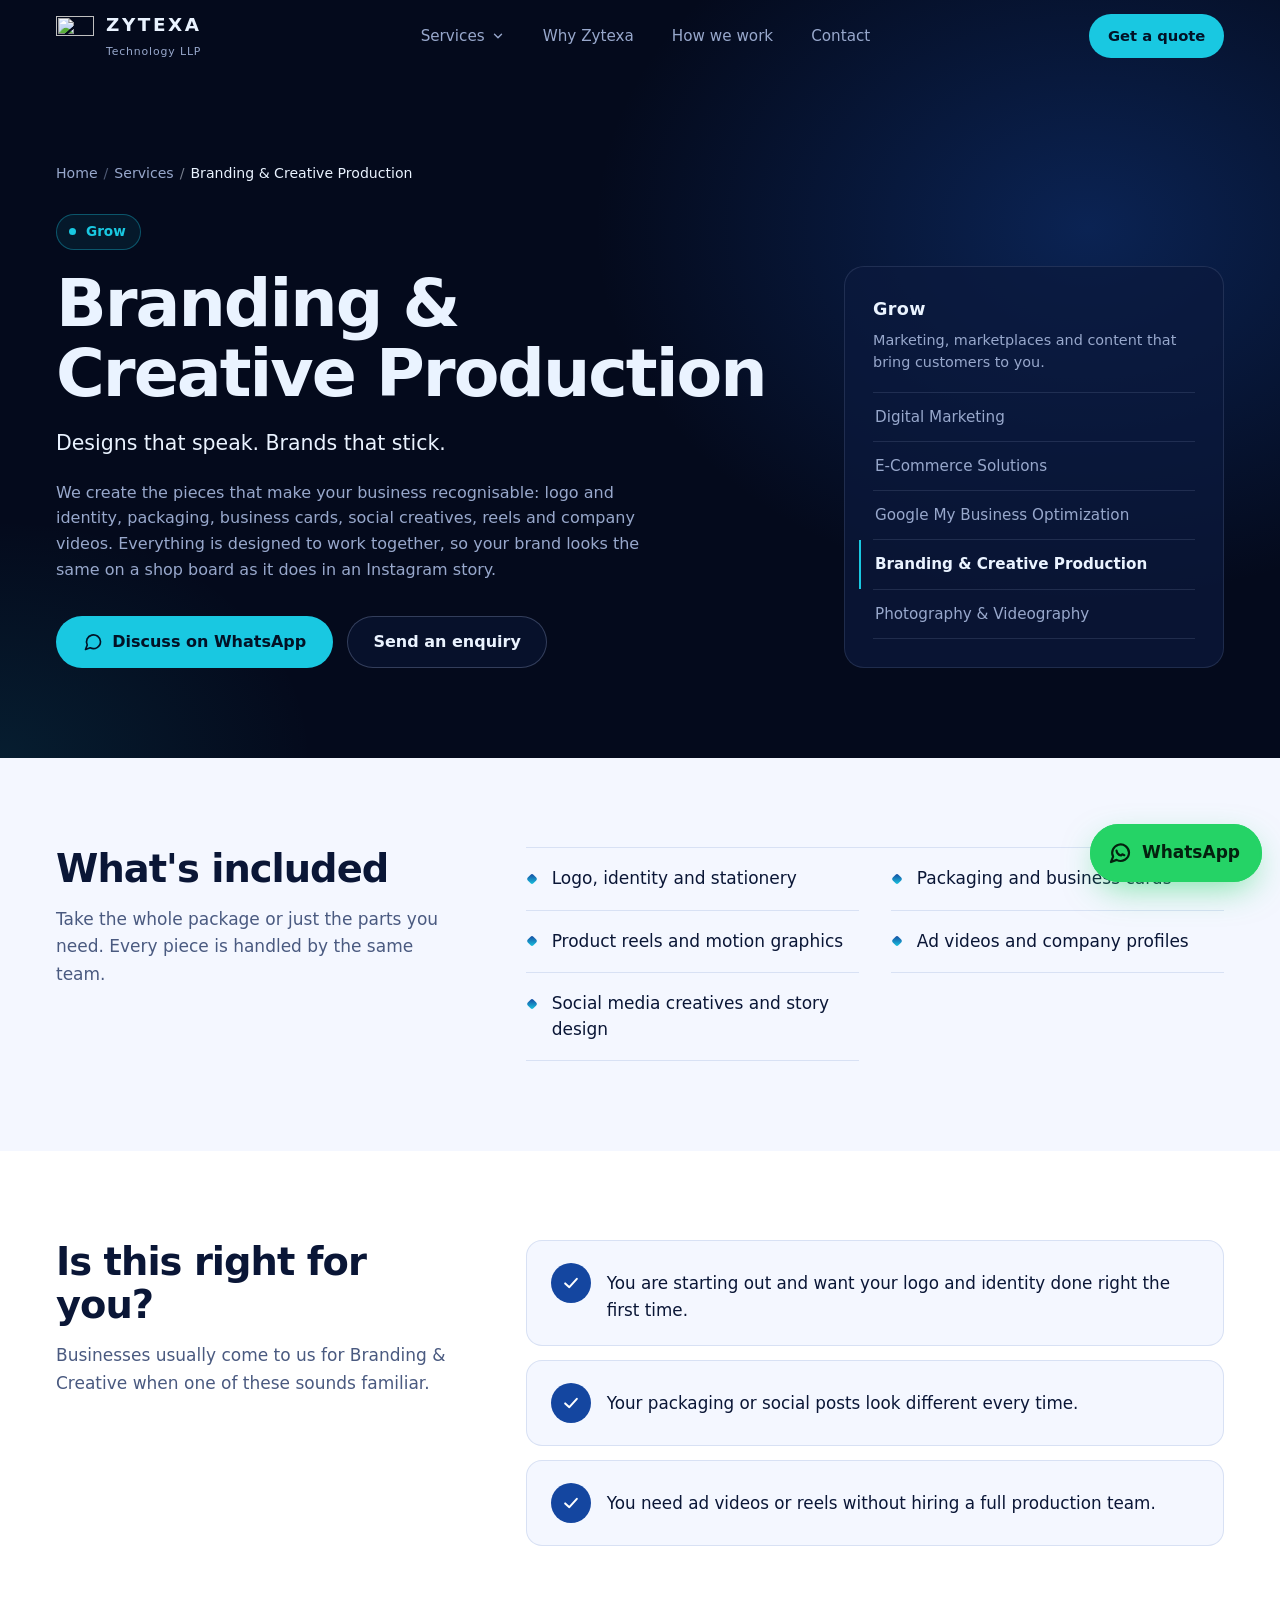
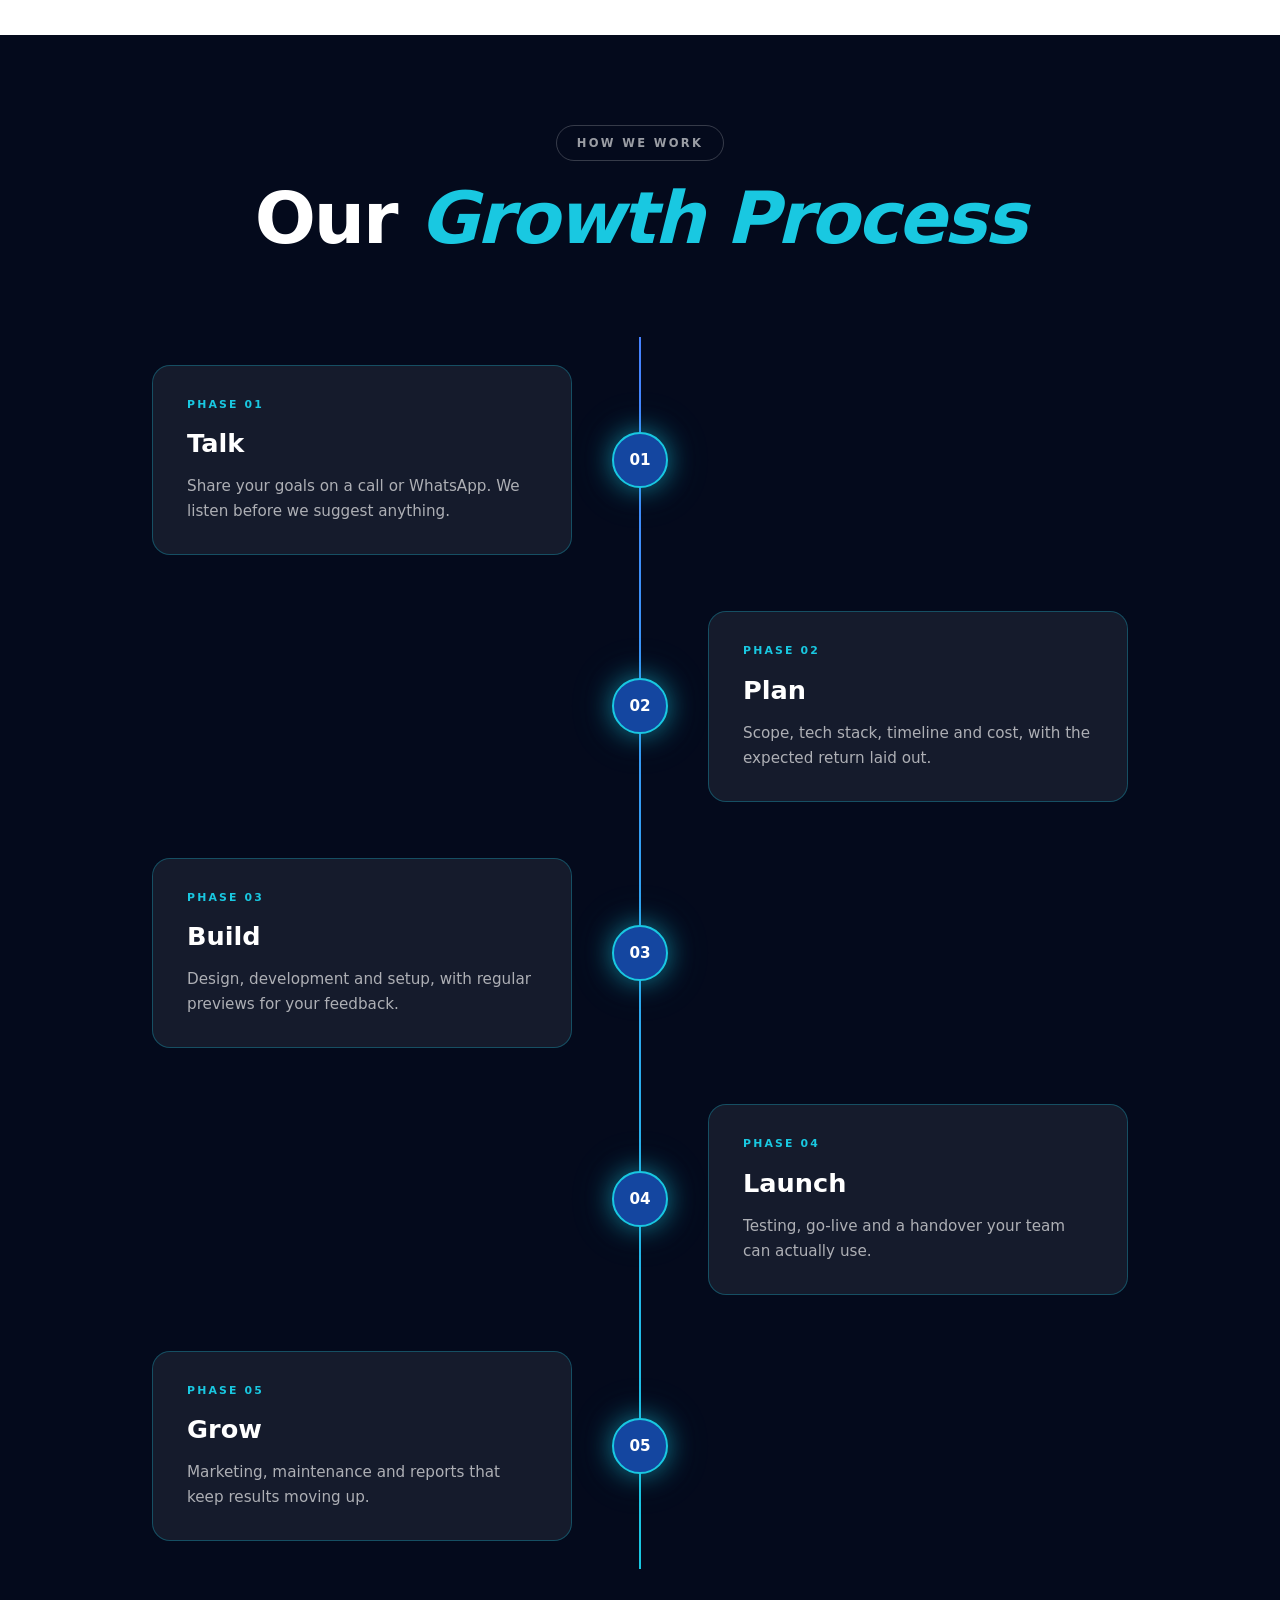
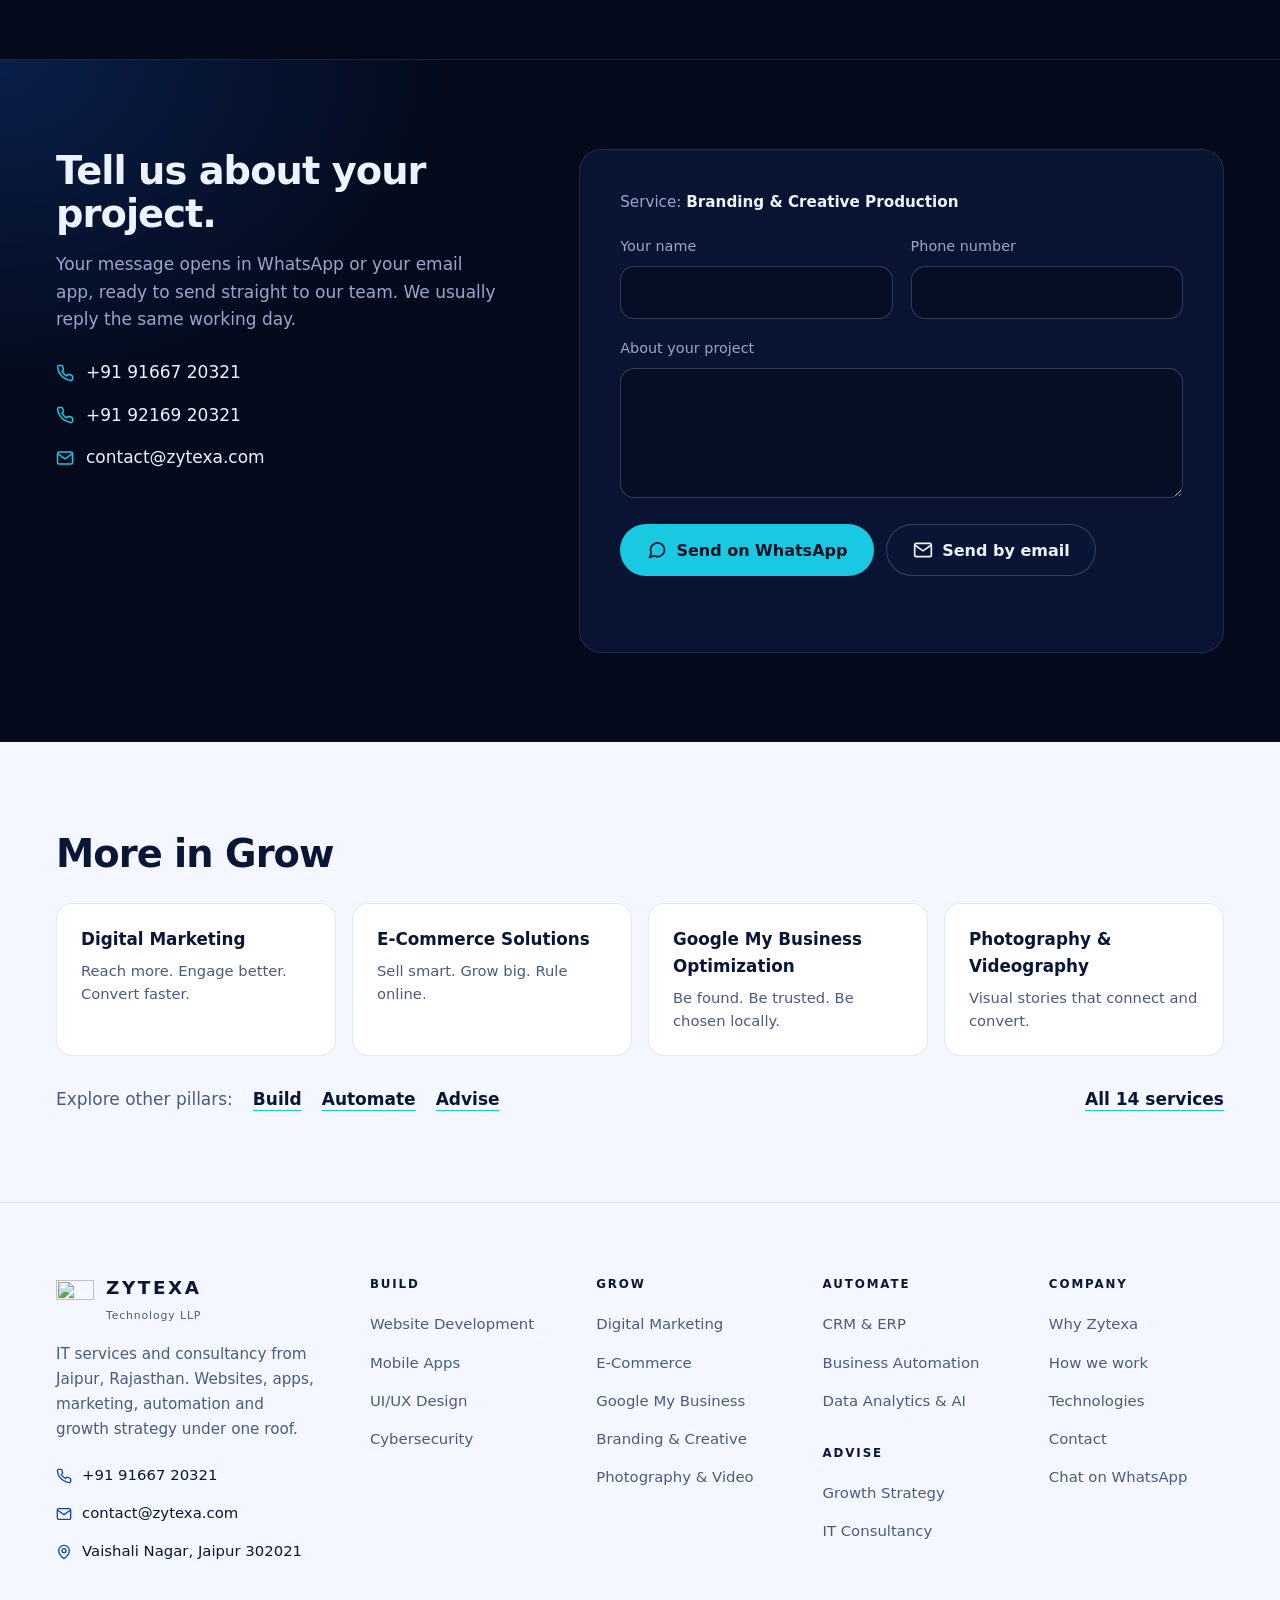
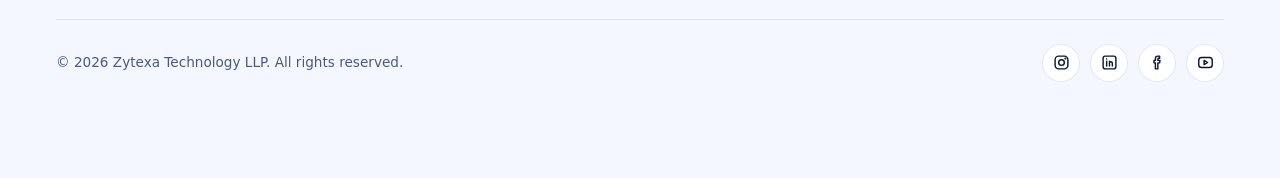
==== commit 74f83690: "Service pages: How we work as vertical timeline; responsiveness fixes across all pages Co-Authored-B" ====
--- a/services/branding-creative.html
+++ b/services/branding-creative.html
@@ -86,10 +86,40 @@
     </div>
   </section>
 
-  <section class="svc-sec svc-alt" aria-labelledby="how-title">
+  <section class="svc-sec hww" aria-labelledby="how-title">
     <div class="wrap">
-      <h2 class="svc-h2" id="how-title">How we work</h2>
-      <ol class="svc-steps"><li><h3>Talk</h3><p>Share your goals on a call or WhatsApp. We listen before we suggest anything.</p></li><li><h3>Plan</h3><p>Scope, tech stack, timeline and cost, with the expected return laid out.</p></li><li><h3>Build</h3><p>Design, development and setup, with regular previews for your feedback.</p></li><li><h3>Launch</h3><p>Testing, go-live and a handover your team can actually use.</p></li><li><h3>Grow</h3><p>Marketing, maintenance and reports that keep results moving up.</p></li></ol>
+      <div class="hww-head">
+        <span class="hww-badge">How we work</span>
+        <h2 class="hww-title" id="how-title">Our <em>Growth Process</em></h2>
+      </div>
+      <div class="hww-timeline" id="hww">
+        <div class="hww-line" aria-hidden="true"><div class="hww-fill" id="hww-fill"></div></div>
+        <div class="hww-row">
+          <div class="hww-slot hww-left"><article class="hww-card"><span class="hww-eye">Phase 01</span><h3>Talk</h3><p>Share your goals on a call or WhatsApp. We listen before we suggest anything.</p></article></div>
+          <div class="hww-node" aria-hidden="true">01</div>
+          <div class="hww-slot hww-right"></div>
+        </div>
+        <div class="hww-row">
+          <div class="hww-slot hww-left"></div>
+          <div class="hww-node" aria-hidden="true">02</div>
+          <div class="hww-slot hww-right"><article class="hww-card"><span class="hww-eye">Phase 02</span><h3>Plan</h3><p>Scope, tech stack, timeline and cost, with the expected return laid out.</p></article></div>
+        </div>
+        <div class="hww-row">
+          <div class="hww-slot hww-left"><article class="hww-card"><span class="hww-eye">Phase 03</span><h3>Build</h3><p>Design, development and setup, with regular previews for your feedback.</p></article></div>
+          <div class="hww-node" aria-hidden="true">03</div>
+          <div class="hww-slot hww-right"></div>
+        </div>
+        <div class="hww-row">
+          <div class="hww-slot hww-left"></div>
+          <div class="hww-node" aria-hidden="true">04</div>
+          <div class="hww-slot hww-right"><article class="hww-card"><span class="hww-eye">Phase 04</span><h3>Launch</h3><p>Testing, go-live and a handover your team can actually use.</p></article></div>
+        </div>
+        <div class="hww-row">
+          <div class="hww-slot hww-left"><article class="hww-card"><span class="hww-eye">Phase 05</span><h3>Grow</h3><p>Marketing, maintenance and reports that keep results moving up.</p></article></div>
+          <div class="hww-node" aria-hidden="true">05</div>
+          <div class="hww-slot hww-right"></div>
+        </div>
+      </div>
     </div>
   </section>
 
--- a/css/style.css
+++ b/css/style.css
@@ -117,6 +117,8 @@
 .chip{font-size:.8rem;padding:5px 11px;border-radius:999px;border:1px solid var(--line-strong);color:var(--ice);background:rgba(4,10,28,.4)}
 .more{margin-top:auto;align-self:flex-start;background:none;border:0;padding:6px 0;color:var(--ice);font-weight:600;font-size:.95rem;cursor:pointer;display:inline-flex;align-items:center;gap:8px;border-bottom:1.5px solid var(--cyan)}
 .more:hover{color:var(--cyan)}
+/* touch screens: 48px tap area without changing how the link-style button looks */
+@media (pointer:coarse){.more{position:relative}.more::after{content:"";position:absolute;left:0;right:0;top:50%;height:48px;transform:translateY(-50%)}}
 
 /* ---------- dialog ---------- */
 dialog{border:1px solid var(--line-strong);border-radius:26px;padding:0;background:#081330;color:var(--ice);width:min(720px,calc(100vw - 24px));max-height:min(86vh,860px);overscroll-behavior:contain}
@@ -150,18 +152,45 @@
 .tech-track span{padding:14px 24px;border-radius:14px;border:1px solid var(--line);background:rgba(12,26,61,.6);white-space:nowrap;font-weight:500;color:var(--ice)}
 .tech-rows:hover .tech-track{animation-play-state:paused}
 
-/* ---------- process ---------- */
-.steps{list-style:none;margin:0;padding:0;display:grid;grid-template-columns:repeat(5,minmax(0,1fr));gap:24px;position:relative;counter-reset:s}
-.steps::before,.steps::after{content:"";position:absolute;top:27px;left:50px;right:calc((100% - 96px) / 5 - 50px);height:2px;background:var(--line)}
-.steps::after{background:linear-gradient(90deg,var(--blue),var(--cyan));transform:scaleX(0);transform-origin:left;transition:transform 1.8s cubic-bezier(.6,0,.2,1)}
-.steps.in::after{transform:scaleX(1)}
-.step{position:relative;counter-increment:s}
-.step-dot{width:56px;height:56px;border-radius:50%;display:grid;place-items:center;background:var(--night);border:2px solid var(--line-strong);font-family:var(--display);font-weight:600;position:relative;z-index:1;margin-bottom:22px;transition:border-color .4s,box-shadow .4s,color .4s}
-.step-dot::before{content:counter(s,decimal-leading-zero)}
-.steps.in .step-dot{border-color:var(--cyan);box-shadow:0 0 30px -4px rgba(25,200,225,.6);color:var(--cyan)}
-.steps.in .step:nth-child(2) .step-dot{transition-delay:.35s}.steps.in .step:nth-child(3) .step-dot{transition-delay:.7s}.steps.in .step:nth-child(4) .step-dot{transition-delay:1.05s}.steps.in .step:nth-child(5) .step-dot{transition-delay:1.4s}
-.step h3{font-family:var(--display);font-size:1.15rem;font-weight:600;margin:0 0 8px}
-.step p{color:var(--mist);margin:0;font-size:.97rem}
+/* ---------- how we work: vertical growth-process timeline ---------- */
+section.hww{background:var(--night);overflow-x:hidden;overflow-x:clip}
+.hww-head{text-align:center;margin-bottom:clamp(48px,7vw,80px)}
+.hww-badge{display:inline-block;padding:8px 20px;border:1px solid rgba(255,255,255,.2);border-radius:999px;font-size:.72rem;font-weight:700;letter-spacing:.2em;text-transform:uppercase;color:rgba(255,255,255,.6);margin-bottom:20px}
+.hww-title{font-family:var(--display);font-weight:700;font-size:clamp(2.4rem,6vw,4.5rem);line-height:1.05;letter-spacing:-.03em;color:#fff;margin:0}
+.hww-title em{font-style:italic;color:var(--cyan)}
+.hww-timeline{position:relative;max-width:1100px;margin:0 auto}
+.hww-line{position:absolute;left:50%;top:0;bottom:0;width:2px;transform:translateX(-50%);background:rgba(255,255,255,.1);overflow:hidden}
+.hww-fill{width:100%;height:0;background:linear-gradient(to bottom,var(--blue),var(--cyan))}
+.hww-row{display:grid;grid-template-columns:1fr 64px 1fr;align-items:center;min-height:200px}
+.hww-slot{padding:28px 36px}
+.hww-left{display:flex;justify-content:flex-end}
+.hww-right{display:flex;justify-content:flex-start}
+.hww-card{max-width:420px;padding:30px 34px;border-radius:18px;background:rgba(255,255,255,.04);border:1px solid rgba(255,255,255,.08);opacity:0;transform:translateX(-40px);transition:opacity .6s cubic-bezier(.16,1,.3,1),transform .7s cubic-bezier(.16,1,.3,1),background .3s,border-color .3s,box-shadow .3s}
+.hww-right .hww-card{transform:translateX(40px)}
+.hww-row.in .hww-card{opacity:1;transform:none;background:rgba(255,255,255,.07);border-color:rgba(25,200,225,.3)}
+.hww-eye{display:block;font-size:.68rem;font-weight:700;letter-spacing:.2em;text-transform:uppercase;color:var(--cyan);margin-bottom:10px}
+.hww-card h3{font-family:var(--display);font-weight:700;font-size:clamp(1.2rem,2vw,1.6rem);color:#fff;margin:0 0 10px}
+.hww-card p{font-size:.95rem;line-height:1.65;color:rgba(255,255,255,.65);margin:0}
+.hww-node{width:56px;height:56px;border-radius:50%;justify-self:center;border:2px solid rgba(255,255,255,.2);background:var(--night);display:grid;place-items:center;font-family:var(--display);font-weight:700;font-size:.95rem;color:rgba(255,255,255,.35);position:relative;z-index:1;transition:border-color .5s,color .5s,background .5s,box-shadow .5s,transform .3s}
+.hww-row.in .hww-node{border-color:var(--cyan);color:#fff;background:var(--royal);box-shadow:0 0 24px rgba(25,200,225,.5),0 0 48px rgba(25,200,225,.2)}
+@media (hover:hover) and (pointer:fine){
+  .hww-row.in .hww-card:hover{background:rgba(255,255,255,.12);border-color:rgba(25,200,225,.55);transform:translateY(-6px);box-shadow:0 20px 50px -20px rgba(25,200,225,.45)}
+  .hww-row:hover .hww-node{transform:scale(1.12)}
+}
+@media (max-width:760px){
+  .hww-line{left:28px}
+  .hww-row{grid-template-columns:56px 1fr;min-height:0}
+  .hww-node{grid-column:1;grid-row:1}
+  .hww-slot{grid-column:2;grid-row:1;padding:16px 0 16px 16px;justify-content:flex-start}
+  .hww-slot:empty{display:none}
+  .hww-card{padding:20px}
+  .hww-card,.hww-right .hww-card{transform:translateX(30px)}
+}
+@media (prefers-reduced-motion:reduce){
+  .hww-card,.hww-right .hww-card{opacity:1;transform:none;transition:none;background:rgba(255,255,255,.07);border-color:rgba(25,200,225,.3)}
+  .hww-node{transition:none;border-color:var(--cyan);color:#fff;background:var(--royal);box-shadow:0 0 24px rgba(25,200,225,.5),0 0 48px rgba(25,200,225,.2)}
+  .hww-fill{height:100%}
+}
 
 /* ---------- contact ---------- */
 .contact{position:relative}
@@ -192,7 +221,7 @@
 .map iframe{width:100%;height:100%;border:0;filter:invert(.9) hue-rotate(180deg) saturate(.7) brightness(.95)}
 
 /* ---------- footer (light, 5 columns) ---------- */
-.footer{background:#fff;color:var(--light-text);border-top:1px solid var(--light-border);padding-block:clamp(52px,6vw,72px) calc(96px + env(safe-area-inset-bottom,0px))}
+.footer{background:var(--light-bg);color:var(--light-text);border-top:1px solid var(--light-border);padding-block:clamp(52px,6vw,72px) calc(96px + env(safe-area-inset-bottom,0px))}
 .footer-grid{display:grid;grid-template-columns:minmax(0,1.5fr) repeat(4,minmax(0,1fr));gap:clamp(28px,4vw,56px);margin-bottom:clamp(36px,4vw,52px)}
 .footer .brand-name{color:var(--light-text)}
 .footer .brand-sub{color:var(--light-muted)}
@@ -209,7 +238,7 @@
 .footer-bot{display:flex;justify-content:space-between;align-items:center;gap:20px;padding-top:24px;border-top:1px solid var(--light-border)}
 .copy{font-size:.85rem;color:var(--light-muted)}
 .footer-soc{display:flex;gap:10px}
-.f-soc{width:38px;height:38px;border-radius:50%;display:grid;place-items:center;background:var(--light-bg);border:1px solid var(--light-border);color:var(--light-text);transition:background-color .25s,color .25s,transform .2s}
+.f-soc{width:38px;height:38px;border-radius:50%;display:grid;place-items:center;background:#fff;border:1px solid var(--light-border);color:var(--light-text);transition:background-color .25s,color .25s,transform .2s}
 .f-soc svg{width:17px;height:17px}
 .f-soc:hover{background:var(--royal);color:#fff;transform:translateY(-3px)}
 @media (max-width:1080px){.footer-grid{grid-template-columns:repeat(2,minmax(0,1fr))}.footer-about{grid-column:1/-1}}
@@ -219,7 +248,7 @@
 .nav-links .nav-trigger{display:inline-flex;align-items:center;gap:6px}
 .nav-trigger .chev{width:14px;height:14px;transition:transform .25s}
 .nav.mega-open .nav-trigger .chev,.has-mega.sub-open .nav-trigger .chev{transform:rotate(180deg)}
-.mega{display:block;position:absolute;left:0;right:0;top:100%;background:#fff;color:var(--light-text);border-top:1px solid var(--light-border);box-shadow:0 40px 80px -40px rgba(4,10,28,.55);max-height:calc(100vh - var(--nav-h) - 8px);overflow-y:auto;opacity:0;visibility:hidden;transform:translateY(-6px);transition:opacity .2s,transform .25s cubic-bezier(.2,.8,.2,1),visibility 0s linear .25s}
+.mega{display:block;position:absolute;left:0;right:0;top:100%;background:var(--light-bg);color:var(--light-text);border-top:1px solid var(--light-border);box-shadow:0 40px 80px -40px rgba(4,10,28,.55);max-height:calc(100vh - var(--nav-h) - 8px);overflow-y:auto;opacity:0;visibility:hidden;transform:translateY(-6px);transition:opacity .2s,transform .25s cubic-bezier(.2,.8,.2,1),visibility 0s linear .25s}
 .nav.mega-open .mega{opacity:1;visibility:visible;transform:none;transition:opacity .2s,transform .25s cubic-bezier(.2,.8,.2,1)}
 .mega-in{display:grid;grid-template-columns:300px minmax(0,1fr);padding-block:40px 44px}
 .mega-side{display:flex;flex-direction:column;padding-right:32px;border-right:1px solid var(--light-border)}
@@ -228,7 +257,7 @@
 .mega-tab .mt-name{font-size:1.08rem;font-weight:500}
 .mega-tab .mt-count{grid-column:1;font-size:.8rem;color:var(--light-muted)}
 .mega-tab .mt-arrow{grid-row:1/span 2;grid-column:2;width:20px;height:20px;opacity:0;transform:translateX(-6px);transition:opacity .2s,transform .2s}
-.mega-tab:hover,.mega-tab.is-on{background:var(--light-bg)}
+.mega-tab:hover,.mega-tab.is-on{background:#fff}
 .mega-tab.is-on .mt-arrow{opacity:1;transform:none;color:var(--royal)}
 .nav .mega-all{margin-top:auto;border-radius:0;padding:28px 18px 0;font-weight:600;color:var(--light-text);text-decoration:underline;text-underline-offset:6px;text-decoration-thickness:2px}
 .nav .mega-all:hover{color:var(--royal);background:none}
@@ -238,12 +267,12 @@
 .mega-h{margin:0 0 14px;font-size:.74rem;font-weight:700;letter-spacing:.16em;text-transform:uppercase;color:var(--light-text)}
 .mega-list{list-style:none;margin:0 0 0 -14px;padding:0;display:grid;grid-template-columns:repeat(2,minmax(0,1fr));gap:2px 16px}
 .nav .mega-list a{display:block;padding:12px 14px;border-radius:10px;text-decoration:none;background:none;color:var(--light-text);transition:background-color .2s}
-.nav .mega-list a:hover{background:var(--light-bg)}
+.nav .mega-list a:hover{background:#fff}
 .ml-t{display:block;font-size:1rem;font-weight:500;line-height:1.35}
 .ml-d{display:block;margin-top:3px;font-size:.85rem;line-height:1.45;color:var(--light-muted)}
 .nav .mega-list a:hover .ml-t,.nav .mega-list a[aria-current] .ml-t{color:var(--royal)}
-.nav .mega-list a[aria-current]{background:var(--light-bg)}
-.mega-note{align-self:start;padding:24px;border-radius:14px;background:var(--light-bg);border:1px solid var(--light-border)}
+.nav .mega-list a[aria-current]{background:#fff}
+.mega-note{align-self:start;padding:24px;border-radius:14px;background:#fff;border:1px solid var(--light-border)}
 .mega-note p{margin:0 0 18px;font-size:.92rem;line-height:1.55;color:var(--light-muted)}
 .mega-note .mega-h{margin-bottom:8px;color:var(--light-text)}
 .mega-note .mega-tools{color:var(--light-text)}
@@ -251,12 +280,12 @@
 .nav .mega-wa:hover{background:none;text-decoration:underline;text-underline-offset:4px}
 .mega-wa svg{width:17px;height:17px}
 @media (min-width:901px){
-  .nav.mega-open{background:#fff;border-bottom-color:var(--light-border)}
+  .nav.mega-open{background:var(--light-bg);border-bottom-color:var(--light-border)}
   .nav.mega-open .brand-name{color:var(--light-text)}
   .nav.mega-open .brand-sub{color:var(--light-muted)}
   .nav.mega-open .nav-links>li>a{color:var(--light-muted)}
-  .nav.mega-open .nav-links>li>a:hover{color:var(--light-text);background:var(--light-bg)}
-  .nav.mega-open .nav-links>li>.nav-trigger{color:var(--light-text);background:var(--light-bg)}
+  .nav.mega-open .nav-links>li>a:hover{color:var(--light-text);background:#fff}
+  .nav.mega-open .nav-links>li>.nav-trigger{color:var(--light-text);background:#fff}
 }
 @media (min-width:901px) and (max-width:1100px){
   .mega-in{grid-template-columns:240px minmax(0,1fr)}
@@ -280,13 +309,12 @@
 @media (hover:none),(pointer:coarse){#cursor{display:none}}
 
 /* ---------- light section backgrounds (hero, ticker, cards, footer stay dark) ---------- */
-#services,#why,#stack,#process,#contact{background:var(--light-bg)}
-.sec-title,.pillar-name,.step h3,.usp-item h3{color:var(--light-text)}
+#services,#why,#stack,#contact{background:var(--light-bg)}
+.sec-title,.pillar-name,.usp-item h3{color:var(--light-text)}
 .pillar-name{background:none;-webkit-background-clip:border-box;background-clip:border-box}
-.sec-lead,.step p,.usp-item p,.pillar-desc{color:var(--light-muted)}
+.sec-lead,.usp-item p,.pillar-desc{color:var(--light-muted)}
 .pillar-count{color:var(--royal)}
 .pillar,.pillar:last-child,.usp-grid,.usp-item,.usp-item:nth-child(even){border-color:var(--light-border)}
-.steps::before{background:var(--light-border)}
 
 /* ---------- USP cards ---------- */
 .usp .usp-grid{gap:20px;border-top:0;counter-reset:u}
@@ -394,11 +422,11 @@
 /* ---------- services heading ---------- */
 .eyebrow{display:inline-flex;align-items:center;gap:10px;margin:0 0 22px;padding:8px 16px 8px 14px;border-radius:999px;border:1px solid var(--light-border);background:#fff;color:var(--royal);font-weight:600;font-size:.78rem;letter-spacing:.16em;text-transform:uppercase}
 .eyebrow::before{content:"";width:8px;height:8px;border-radius:50%;background:linear-gradient(135deg,var(--blue),var(--cyan));box-shadow:0 0 0 4px rgba(25,200,225,.18)}
-#services .sec-head,#why .sec-head,#process .sec-head{max-width:820px}
-#services .sec-title,#why .sec-title,#process .sec-title{font-size:clamp(1.9rem,3.7vw,3.1rem);line-height:1.14;letter-spacing:-.025em;margin-bottom:24px}
-#services .sec-title .hl,#why .sec-title .hl,#process .sec-title .hl{background:linear-gradient(90deg,var(--royal),var(--blue) 55%,var(--cyan));-webkit-background-clip:text;background-clip:text;color:transparent}
-#services .sec-title::after,#why .sec-title::after,#process .sec-title::after{content:"";display:block;width:72px;height:4px;margin-top:24px;border-radius:4px;background:linear-gradient(90deg,var(--blue),var(--cyan))}
-#services .sec-lead,#why .sec-lead,#process .sec-lead{max-width:56ch}
+#services .sec-head,#why .sec-head{max-width:820px}
+#services .sec-title,#why .sec-title{font-size:clamp(1.9rem,3.7vw,3.1rem);line-height:1.14;letter-spacing:-.025em;margin-bottom:24px}
+#services .sec-title .hl,#why .sec-title .hl{background:linear-gradient(90deg,var(--royal),var(--blue) 55%,var(--cyan));-webkit-background-clip:text;background-clip:text;color:transparent}
+#services .sec-title::after,#why .sec-title::after{content:"";display:block;width:72px;height:4px;margin-top:24px;border-radius:4px;background:linear-gradient(90deg,var(--blue),var(--cyan))}
+#services .sec-lead,#why .sec-lead{max-width:56ch}
 
 /* ---------- service cards: 3D typing letters + animated logo ---------- */
 .card .w{display:inline-block;white-space:nowrap}
@@ -414,63 +442,8 @@
 .card-logo canvas{width:100%;height:100%;display:block}
 @media (prefers-reduced-motion:reduce){.card-logo{display:none}}
 
-/* ---------- process steps: motion ---------- */
-.step h3,.step p{transition:color .3s}
-.js .steps:not(.in) .step h3,.js .steps:not(.in) .step p{opacity:0;transform:translateY(22px)}
-.step-dot::after{content:"";position:absolute;inset:-2px;border-radius:50%;border:2px solid var(--cyan);opacity:0;pointer-events:none}
-.steps.in .step-dot{animation:dotPop .7s cubic-bezier(.2,1.4,.4,1) backwards}
-.steps.in .step-dot::after{animation:dotPulse 2.8s ease-out infinite}
-.steps.in .step:nth-child(1) .step-dot{animation-delay:0s}.steps.in .step:nth-child(1) .step-dot::after{animation-delay:1.2s}
-.steps.in .step:nth-child(2) .step-dot{animation-delay:.35s}.steps.in .step:nth-child(2) .step-dot::after{animation-delay:1.6s}
-.steps.in .step:nth-child(3) .step-dot{animation-delay:.7s}.steps.in .step:nth-child(3) .step-dot::after{animation-delay:2s}
-.steps.in .step:nth-child(4) .step-dot{animation-delay:1.05s}.steps.in .step:nth-child(4) .step-dot::after{animation-delay:2.4s}
-.steps.in .step:nth-child(5) .step-dot{animation-delay:1.4s}.steps.in .step:nth-child(5) .step-dot::after{animation-delay:2.8s}
-@keyframes dotPop{from{transform:scale(.4);opacity:0}}
-@keyframes dotPulse{0%{opacity:.8;transform:scale(1)}100%{opacity:0;transform:scale(1.75)}}
-.steps.in::after{background:linear-gradient(90deg,var(--blue),var(--cyan),#9FF3FF,var(--cyan),var(--blue));background-size:200% 100%;animation:lineFlow 3.2s linear infinite}
-@keyframes lineFlow{to{background-position:-200% 0}}
-.step-dot{cursor:default}
-.step:hover .step-dot{transform:scale(1.12)}
-
-@media (prefers-reduced-motion:reduce){.step h3,.step p{transition-delay:0s!important}}
-
-/* ---------- process steps: cards ---------- */
-.step::before{content:"";position:absolute;left:0;right:0;top:28px;bottom:0;border-radius:22px;background:radial-gradient(340px circle at var(--mx,50%) var(--my,0%),rgba(25,200,225,.2),transparent 48%),linear-gradient(160deg,#0D1C44,#081432);border:1px solid var(--line);box-shadow:0 18px 44px -24px rgba(10,22,54,.7);z-index:0;transform:perspective(900px) rotateX(var(--rx,0deg)) rotateY(var(--ry,0deg));transition:border-color .3s,box-shadow .4s,transform .45s cubic-bezier(.2,.8,.2,1)}
-.step-dot{margin-left:22px}
-.step h3,.step p{position:relative;z-index:1;padding-inline:22px}
-.step h3{color:#fff;margin-top:6px}
-.step p{color:#C9D6F5;padding-bottom:26px}
-.step:hover::before{border-color:rgba(25,200,225,.5);box-shadow:0 26px 56px -24px rgba(20,70,160,.7)}
-.step:hover h3{color:var(--cyan)}
-.js .steps:not(.in) .step::before{opacity:0}
-.steps.in .step::before{animation:stepCard .9s cubic-bezier(.2,.8,.2,1) backwards}
-.steps.in .step h3{animation:stepText .7s cubic-bezier(.2,.8,.2,1) backwards}
-.steps.in .step p{animation:stepText .7s cubic-bezier(.2,.8,.2,1) backwards}
-.steps.in .step:nth-child(1)::before{animation-delay:.05s}.steps.in .step:nth-child(1) h3{animation-delay:.3s}.steps.in .step:nth-child(1) p{animation-delay:.45s}
-.steps.in .step:nth-child(2)::before{animation-delay:.4s}.steps.in .step:nth-child(2) h3{animation-delay:.65s}.steps.in .step:nth-child(2) p{animation-delay:.8s}
-.steps.in .step:nth-child(3)::before{animation-delay:.75s}.steps.in .step:nth-child(3) h3{animation-delay:1s}.steps.in .step:nth-child(3) p{animation-delay:1.15s}
-.steps.in .step:nth-child(4)::before{animation-delay:1.1s}.steps.in .step:nth-child(4) h3{animation-delay:1.35s}.steps.in .step:nth-child(4) p{animation-delay:1.5s}
-.steps.in .step:nth-child(5)::before{animation-delay:1.45s}.steps.in .step:nth-child(5) h3{animation-delay:1.7s}.steps.in .step:nth-child(5) p{animation-delay:1.85s}
-@keyframes stepCard{from{opacity:0;transform:perspective(900px) rotateX(-28deg) translateY(40px) scale(.94)}}
-@keyframes stepText{from{opacity:0;transform:translateY(22px)}}
-@media (max-width:600px){
-  .step{padding:22px 20px 20px}
-  .step::before{top:0}
-  .step-dot{margin-left:0}
-  .step h3,.step p{padding-inline:0}
-  .step p{padding-bottom:0}
-}
-
-/* ---------- process steps: icons, watermark ---------- */
-.step-ic{position:absolute;right:20px;top:48px;z-index:1;width:42px;height:42px;display:grid;place-items:center;border-radius:13px;color:var(--cyan);background:rgba(25,200,225,.1);border:1px solid rgba(25,200,225,.32);animation:icFloat 4.5s ease-in-out infinite}
-.step-ic svg{width:22px;height:22px}
-.step:nth-child(2) .step-ic{animation-delay:-.9s}.step:nth-child(3) .step-ic{animation-delay:-1.8s}.step:nth-child(4) .step-ic{animation-delay:-2.7s}.step:nth-child(5) .step-ic{animation-delay:-3.6s}
+/* ---------- USP cards: icon, glow, watermark ---------- */
 @keyframes icFloat{0%,100%{transform:translateY(0)}50%{transform:translateY(-6px)}}
-.step:hover .step-ic{background:rgba(25,200,225,.22);border-color:var(--cyan)}
-.step::after{content:counter(s,decimal-leading-zero);position:absolute;right:16px;bottom:8px;z-index:0;font-family:var(--display);font-weight:700;font-size:4.4rem;line-height:1;letter-spacing:-.04em;color:rgba(152,168,204,.09);pointer-events:none}
-@media (max-width:600px){.step-ic{top:22px;right:18px}}
-
-/* ---------- USP cards: icon, glow, watermark ---------- */
 .usp .usp-item{background:radial-gradient(380px circle at var(--mx,50%) var(--my,0%),rgba(25,200,225,var(--ga,0)),transparent 48%),linear-gradient(160deg,#0D1C44 0%,#081432 100%)}
 .usp-ic{position:absolute;right:clamp(20px,3vw,34px);top:clamp(26px,3vw,40px);z-index:1;width:52px;height:52px;display:grid;place-items:center;border-radius:16px;color:var(--cyan);background:rgba(25,200,225,.1);border:1px solid rgba(25,200,225,.32);animation:icFloat 4.5s ease-in-out infinite;transition:background .3s,border-color .3s}
 .usp-ic svg{width:26px;height:26px}
@@ -482,8 +455,6 @@
 /* ---------- responsive ---------- */
 @media (max-width:1080px){
   .cards{grid-template-columns:1fr}
-  .steps{grid-template-columns:repeat(3,minmax(0,1fr));row-gap:40px}
-  .steps::before,.steps::after{display:none}
 }
 @media (max-width:900px){
   .nav-links,.nav .nav-cta{display:none}
@@ -523,9 +494,6 @@
   body{font-size:1rem}
   .hero-in{padding-top:calc(var(--nav-h) + 40svh)}
   .hero-cta .btn{flex:1 1 100%}
-  .steps{grid-template-columns:1fr;row-gap:28px}
-  .step{display:grid;grid-template-columns:56px 1fr;column-gap:18px}
-  .step-dot{margin:0;grid-row:span 2}
   .fields{grid-template-columns:1fr}
   .form-actions .btn{flex:1 1 100%}
   .dlg-list{grid-template-columns:1fr}
--- a/css/service.css
+++ b/css/service.css
@@ -48,14 +48,10 @@
 .svc-page .chip{background:#fff;border-color:var(--light-border);color:var(--light-text);font-size:.9rem;padding:8px 14px}
 .svc-chips{margin:0;gap:10px}
 
-.svc-steps{list-style:none;margin:36px 0 0;padding:0;display:grid;grid-template-columns:repeat(5,minmax(0,1fr));gap:20px;counter-reset:st}
-.svc-steps li{counter-increment:st;padding-top:20px;border-top:2px solid var(--light-border)}
-.svc-steps li::before{content:counter(st,decimal-leading-zero);display:block;margin-bottom:14px;font-family:var(--display);font-weight:600;font-size:1.5rem;color:var(--royal)}
-.svc-steps h3{margin:0 0 8px;font-family:var(--display);font-weight:600;font-size:1.05rem;color:var(--light-text)}
-.svc-steps p{margin:0;font-size:.95rem;color:var(--light-muted);line-height:1.55}
 
 /* enquiry band (dark, reuses the site's form field styles) */
 .svc-enquire{background:var(--night);color:var(--ice);padding-block:clamp(56px,7vw,96px);position:relative;isolation:isolate;overflow:hidden}
+.svc-enquire{border-top:1px solid var(--line)}
 .svc-enquire::before{content:"";position:absolute;inset:0;z-index:-1;background:radial-gradient(50% 70% at 0% 0%,rgba(20,70,160,.35),transparent 70%)}
 .enq-grid{display:grid;grid-template-columns:minmax(0,.9fr) minmax(0,1.3fr);gap:clamp(32px,6vw,88px);align-items:start}
 .svc-enquire .svc-h2{color:var(--ice)}
@@ -84,12 +80,10 @@
   .svc-index{display:none}
   .svc-two,.enq-grid{grid-template-columns:1fr}
   .svc-side{position:static}
-  .svc-steps{grid-template-columns:repeat(2,minmax(0,1fr));row-gap:32px}
-}
+  }
 @media (max-width:600px){
   .svc-list{grid-template-columns:1fr}
-  .svc-steps{grid-template-columns:1fr}
-  .svc-fit li{padding:18px}
+    .svc-fit li{padding:18px}
   .rel-more .rel-all{margin-left:0}
   .svc-enquire{padding-bottom:88px}
 }
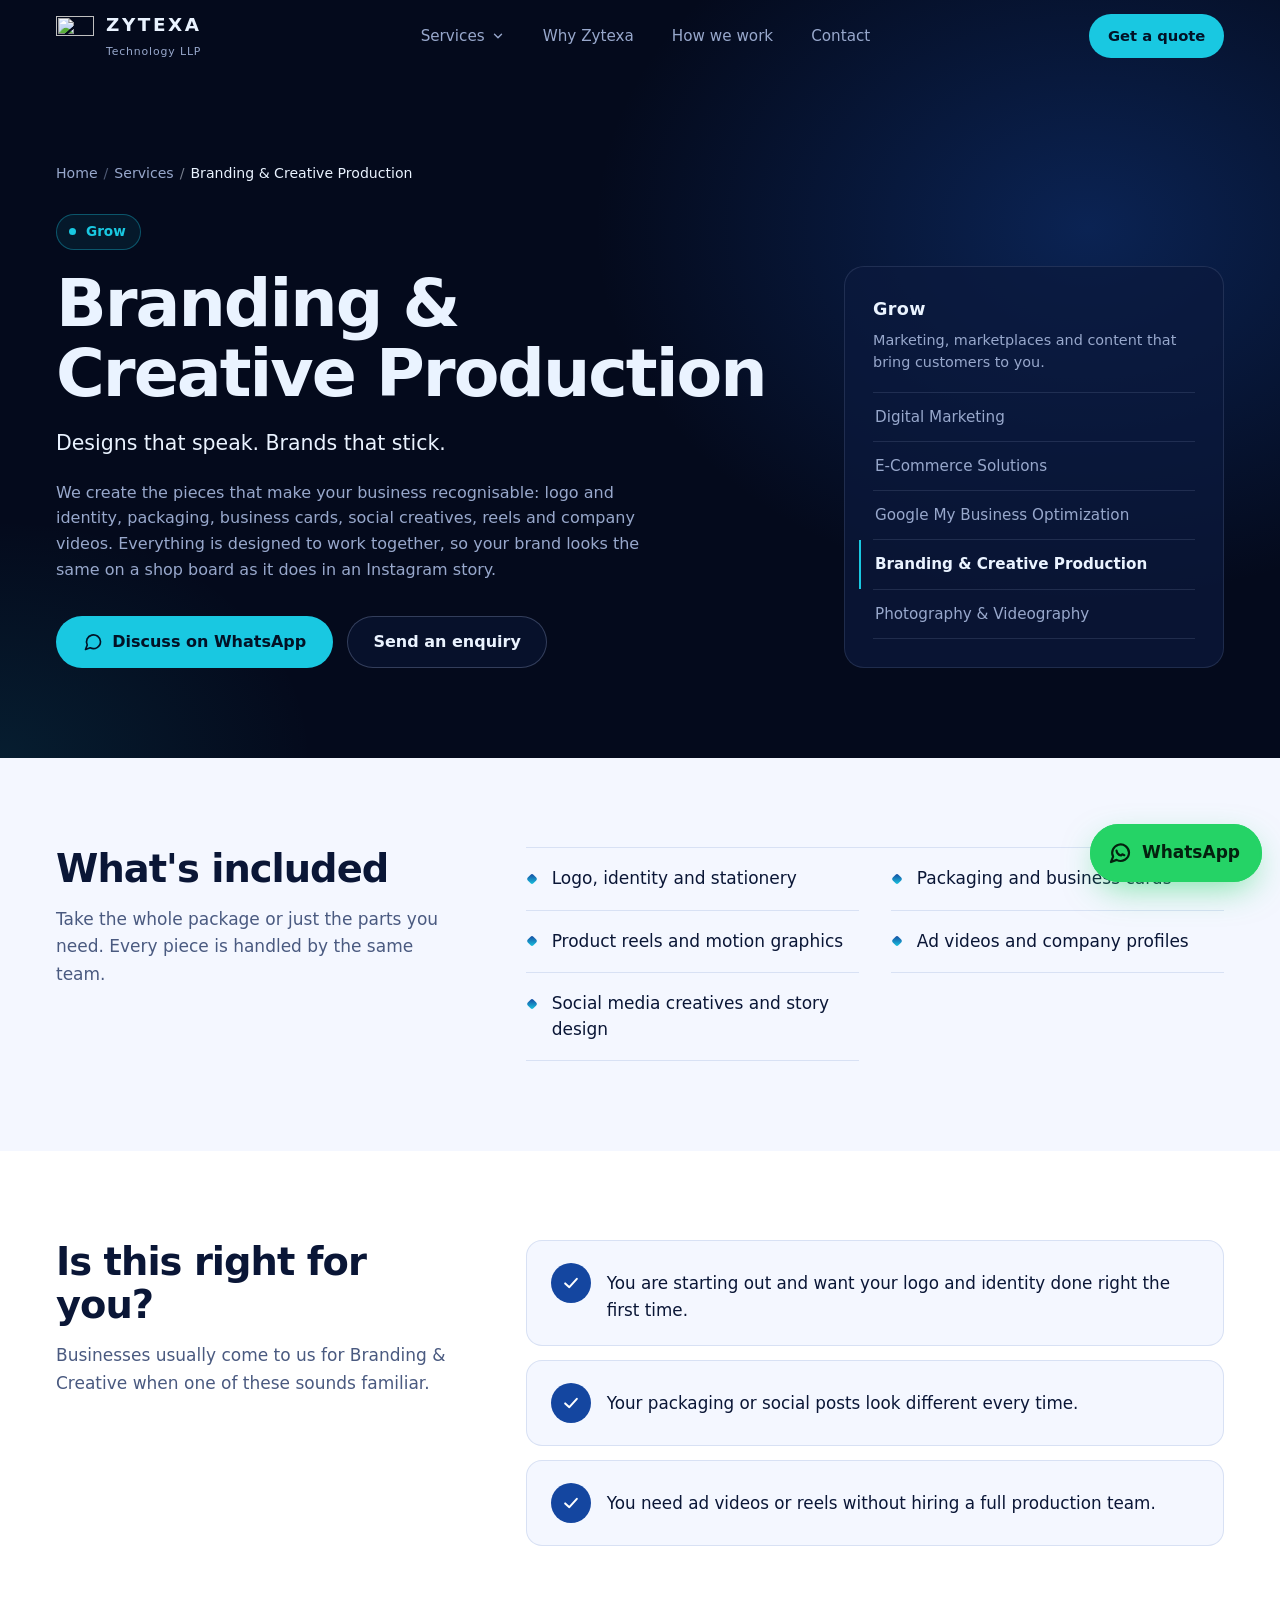
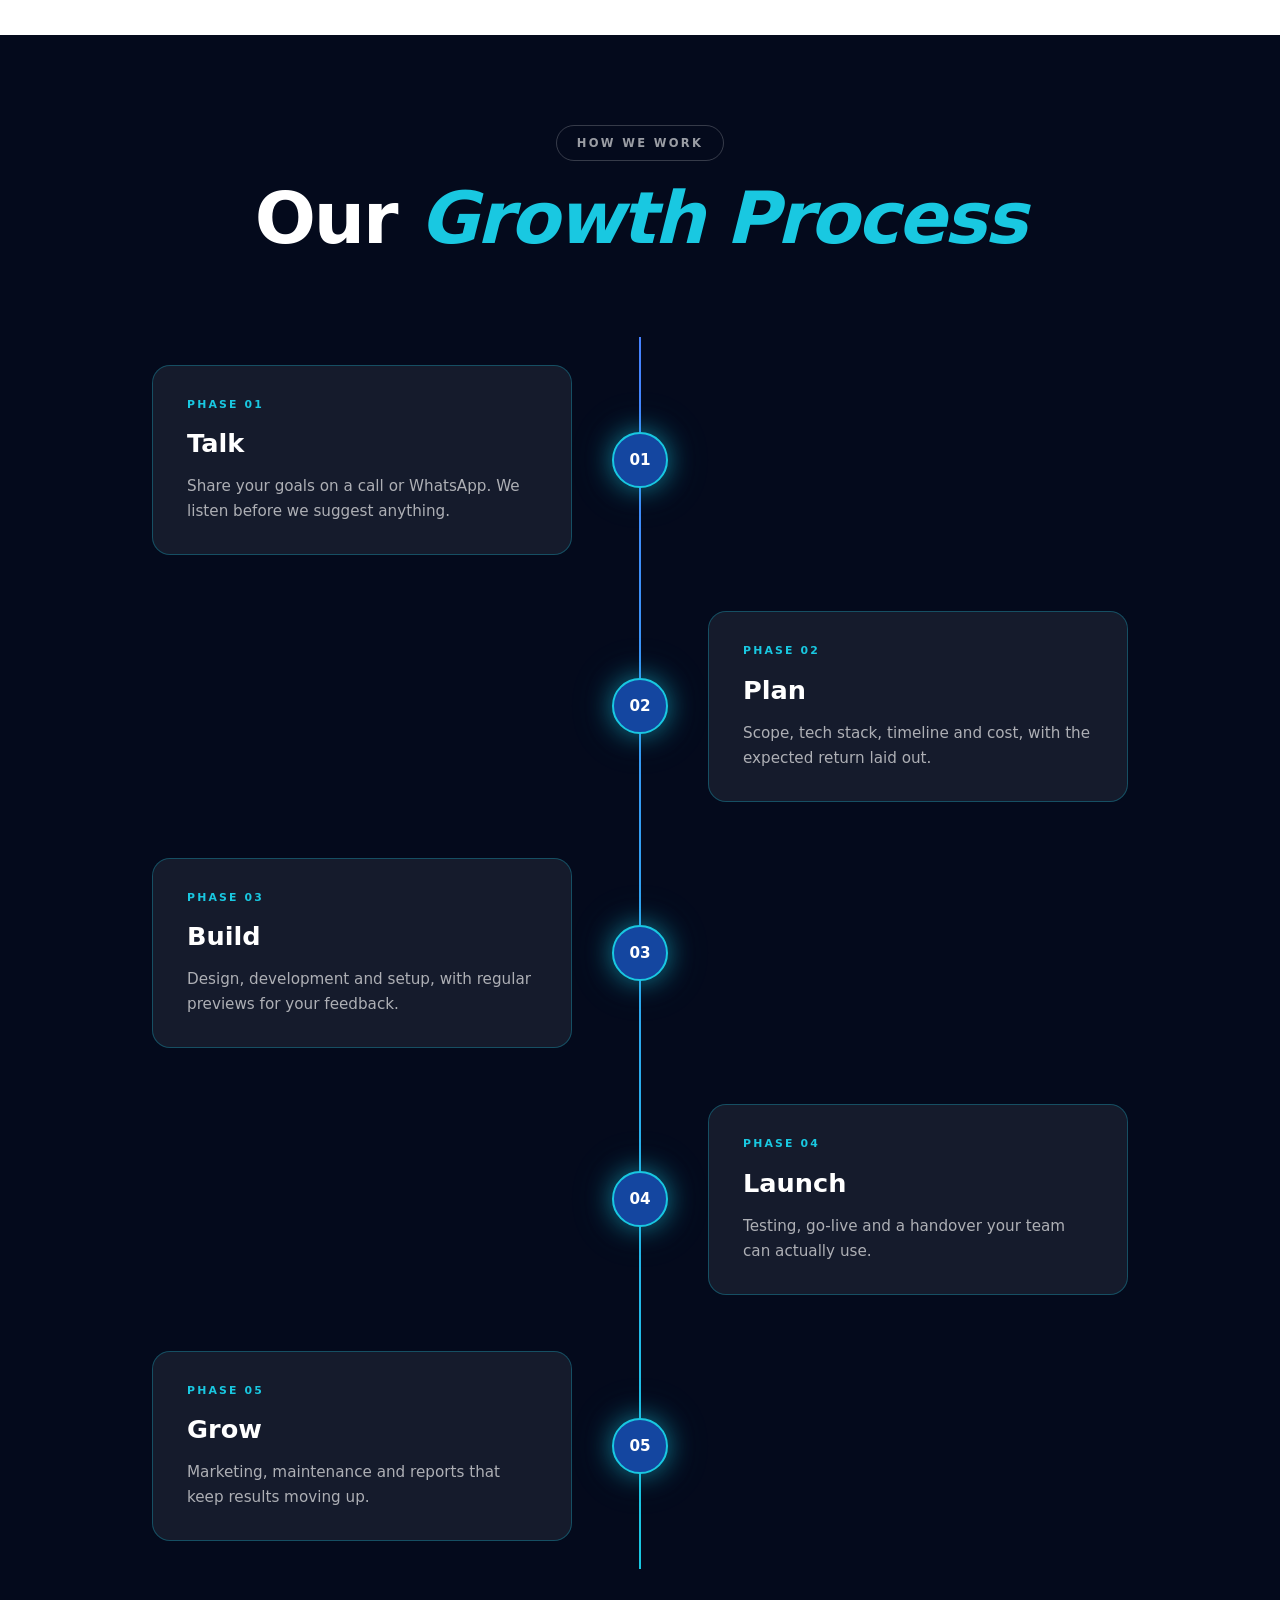
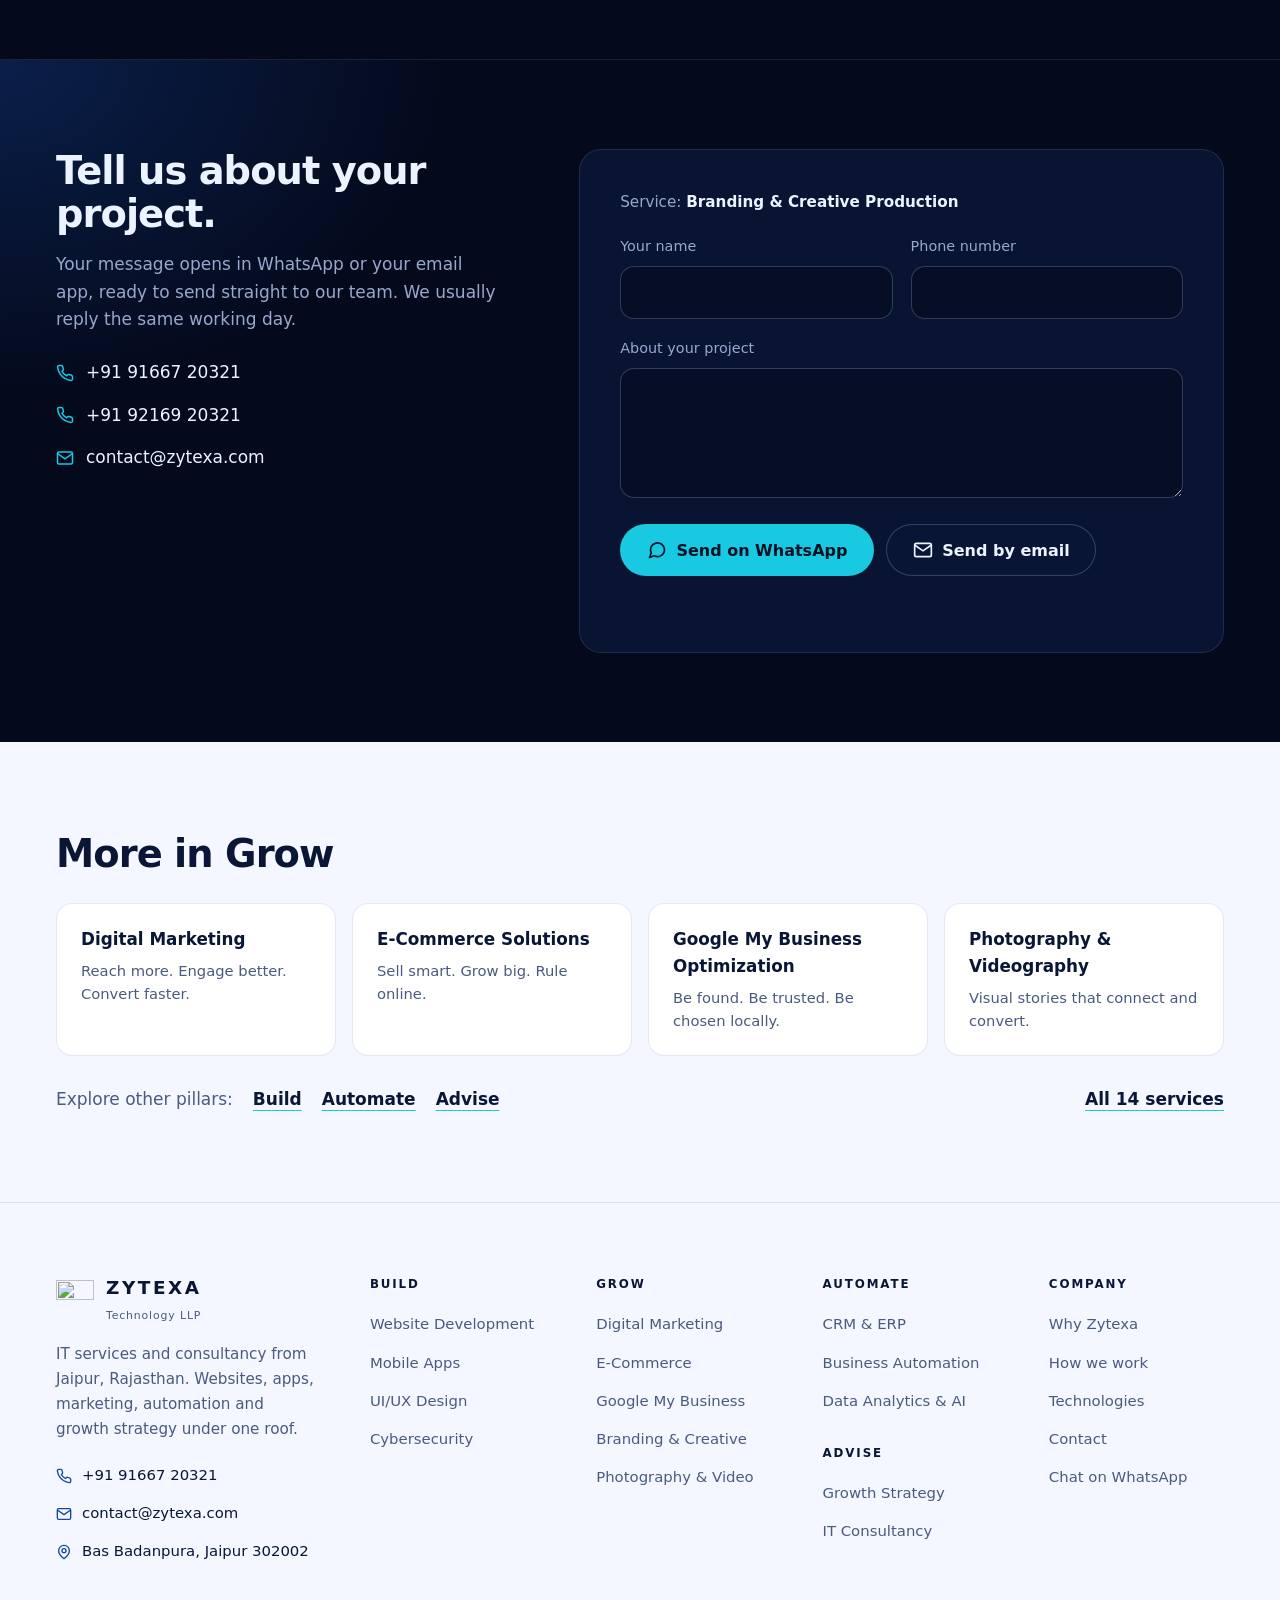
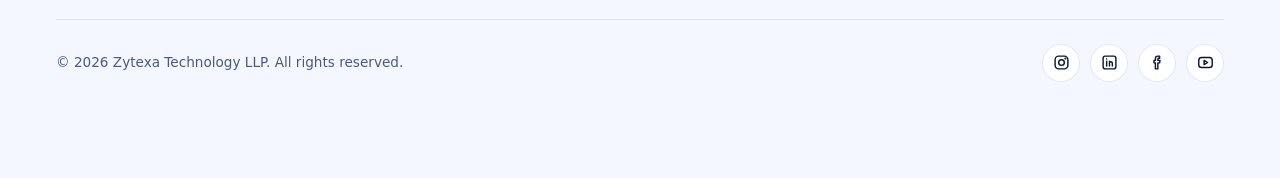
==== commit 772cddf9: "Bas Badanpura as Head Office, Vaishali Nagar as Branch Office Co-Authored-By: Claude Opus 5.5 <norep" ====
--- a/services/branding-creative.html
+++ b/services/branding-creative.html
@@ -15,7 +15,7 @@
 <link rel="preload" as="font" type="font/woff2" href="../assets/fonts/unbounded-variable.woff2" crossorigin>
 <link rel="preload" as="font" type="font/woff2" href="../assets/fonts/onest-variable.woff2" crossorigin>
 <script>document.documentElement.classList.add('js')</script>
-<script type="application/ld+json">{"@context": "https://schema.org", "@type": "Service", "name": "Branding & Creative Production", "description": "We create the pieces that make your business recognisable: logo and identity, packaging, business cards, social creatives, reels and company videos. Everything is designed to work together, so your brand looks the same on a shop board as it does in an Instagram story.", "url": "https://zytexa.com/services/branding-creative.html", "serviceType": "Branding & Creative Production", "areaServed": "India", "provider": {"@type": "ProfessionalService", "name": "Zytexa Technology LLP", "url": "https://zytexa.com/", "telephone": "+91 9166720321", "address": {"@type": "PostalAddress", "addressLocality": "Jaipur", "addressRegion": "Rajasthan", "postalCode": "302021", "addressCountry": "IN"}}}</script>
+<script type="application/ld+json">{"@context": "https://schema.org", "@type": "Service", "name": "Branding & Creative Production", "description": "We create the pieces that make your business recognisable: logo and identity, packaging, business cards, social creatives, reels and company videos. Everything is designed to work together, so your brand looks the same on a shop board as it does in an Instagram story.", "url": "https://zytexa.com/services/branding-creative.html", "serviceType": "Branding & Creative Production", "areaServed": "India", "provider": {"@type": "ProfessionalService", "name": "Zytexa Technology LLP", "url": "https://zytexa.com/", "telephone": "+91 9166720321", "address": {"@type": "PostalAddress", "addressLocality": "Jaipur", "addressRegion": "Rajasthan", "postalCode": "302002", "addressCountry": "IN"}}}</script>
 <script type="application/ld+json">{"@context": "https://schema.org", "@type": "BreadcrumbList", "itemListElement": [{"@type": "ListItem", "position": 1, "name": "Home", "item": "https://zytexa.com/"}, {"@type": "ListItem", "position": 2, "name": "Services", "item": "https://zytexa.com/#services"}, {"@type": "ListItem", "position": 3, "name": "Branding & Creative Production", "item": "https://zytexa.com/services/branding-creative.html"}]}</script>
 <link rel="stylesheet" href="../css/style.css">
 <link rel="stylesheet" href="../css/service.css">
@@ -168,7 +168,7 @@
         <ul class="footer-contact">
           <li><a href="tel:+919166720321"><svg viewBox="0 0 24 24" fill="none" stroke="currentColor" stroke-width="2" aria-hidden="true"><path d="M22 16.9v3a2 2 0 0 1-2.2 2 19.8 19.8 0 0 1-8.6-3.1 19.5 19.5 0 0 1-6-6A19.8 19.8 0 0 1 2.1 4.2 2 2 0 0 1 4.1 2h3a2 2 0 0 1 2 1.7c.1.9.4 1.8.7 2.7a2 2 0 0 1-.5 2.1L8 9.8a16 16 0 0 0 6 6l1.3-1.3a2 2 0 0 1 2.1-.4c.9.3 1.8.6 2.7.7a2 2 0 0 1 1.7 2z"/></svg>+91 91667 20321</a></li>
           <li><a href="mailto:contact@zytexa.com"><svg viewBox="0 0 24 24" fill="none" stroke="currentColor" stroke-width="2" aria-hidden="true"><rect x="2" y="4" width="20" height="16" rx="2"/><path d="m22 6-10 7L2 6"/></svg>contact@zytexa.com</a></li>
-          <li><span><svg viewBox="0 0 24 24" fill="none" stroke="currentColor" stroke-width="2" stroke-linecap="round" stroke-linejoin="round" aria-hidden="true"><path d="M20 10c0 6-8 12-8 12s-8-6-8-12a8 8 0 0 1 16 0z"/><circle cx="12" cy="10" r="3"/></svg>Vaishali Nagar, Jaipur 302021</span></li>
+          <li><span><svg viewBox="0 0 24 24" fill="none" stroke="currentColor" stroke-width="2" stroke-linecap="round" stroke-linejoin="round" aria-hidden="true"><path d="M20 10c0 6-8 12-8 12s-8-6-8-12a8 8 0 0 1 16 0z"/><circle cx="12" cy="10" r="3"/></svg>Bas Badanpura, Jaipur 302002</span></li>
         </ul>
       </div>
       <nav class="footer-col" aria-label="Build services"><p class="footer-ct">Build</p><ul class="footer-links"><li><a href="website-development.html">Website Development</a></li><li><a href="mobile-app-development.html">Mobile Apps</a></li><li><a href="ui-ux-web-design.html">UI/UX Design</a></li><li><a href="cybersecurity-maintenance.html">Cybersecurity</a></li></ul></nav>
